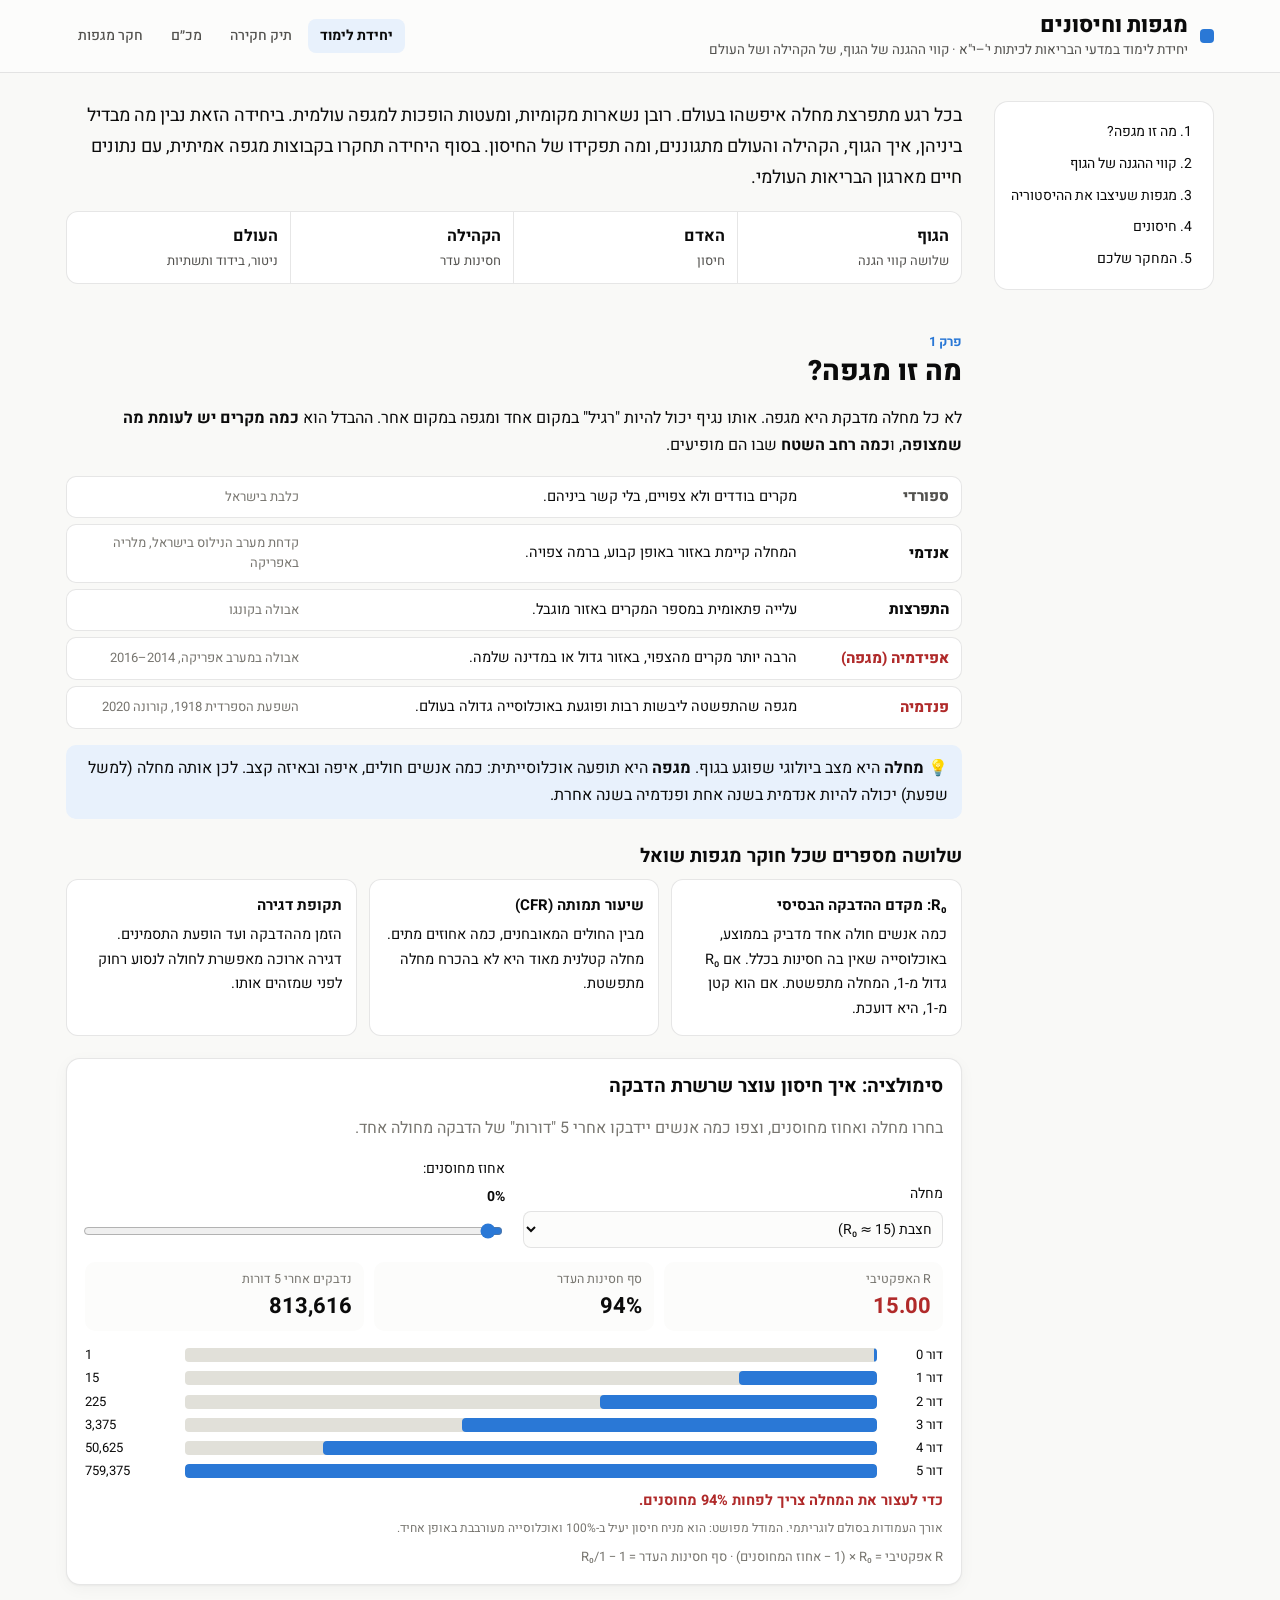
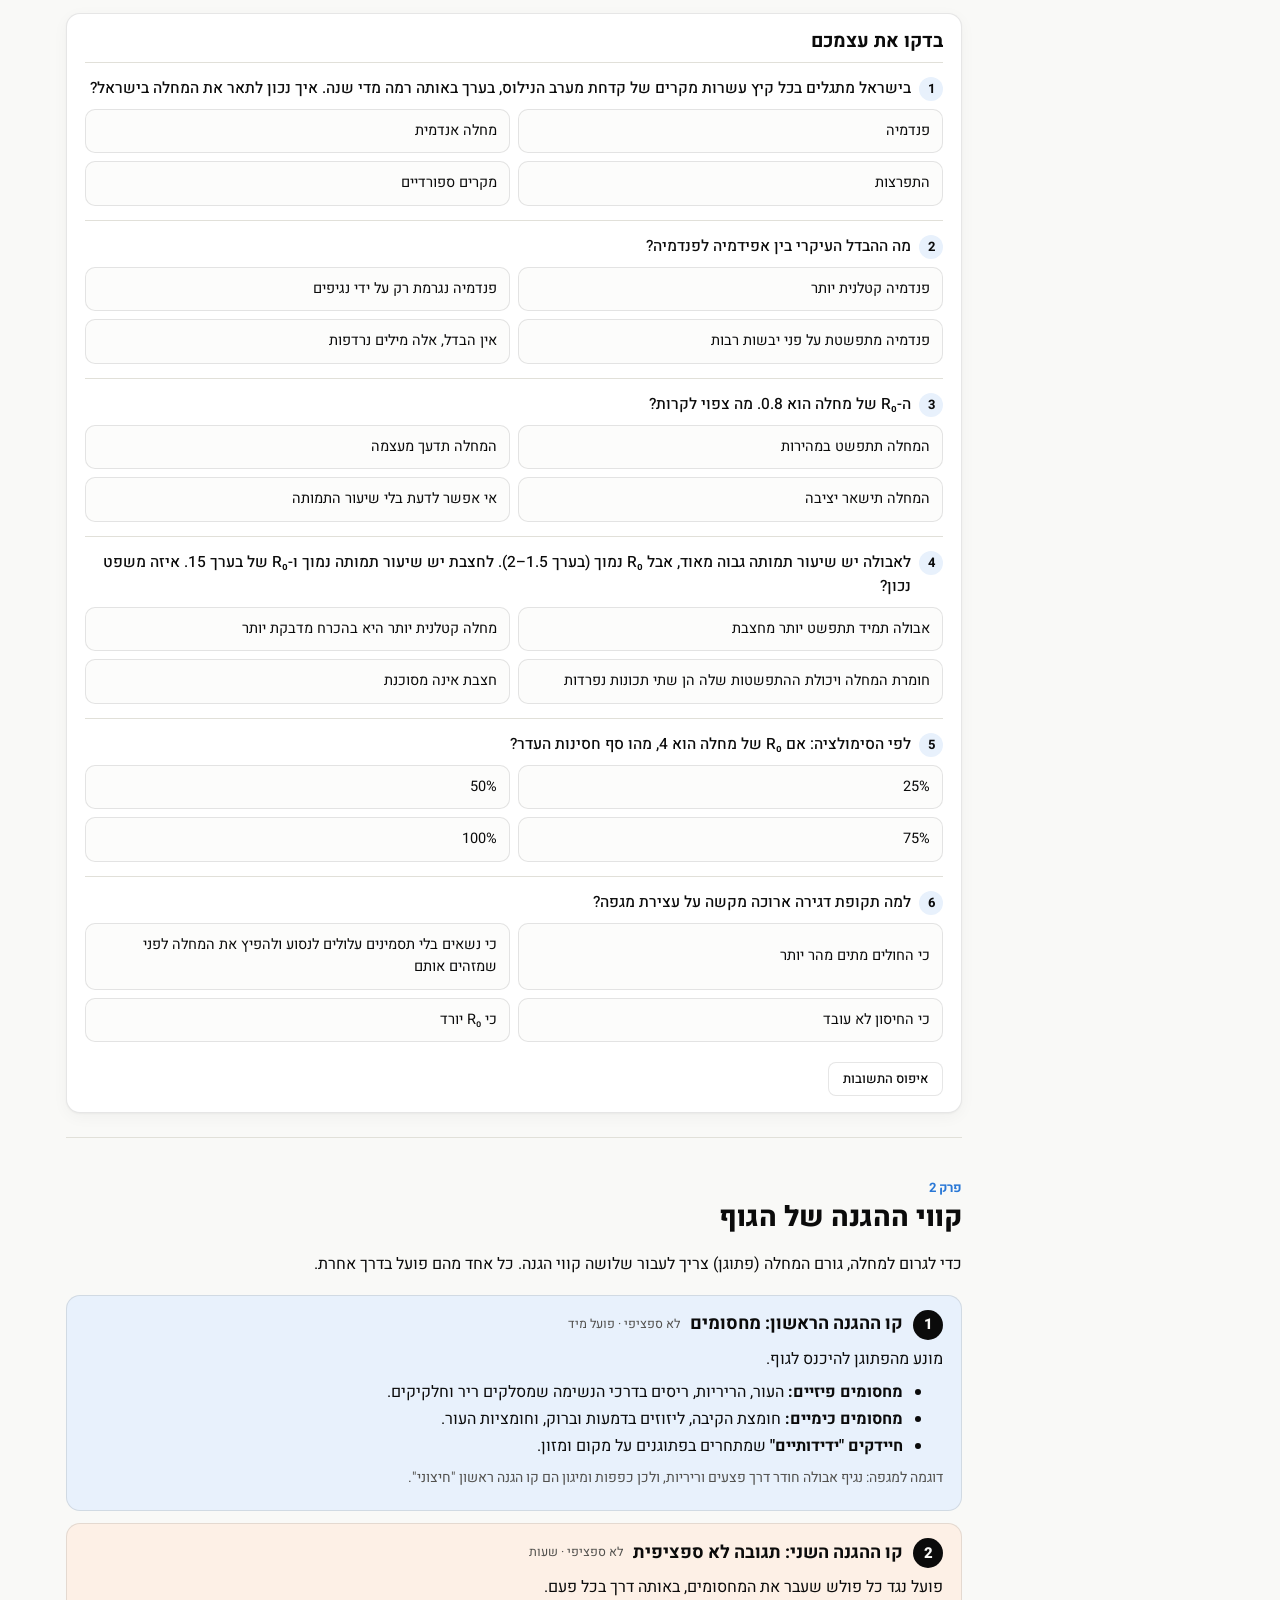
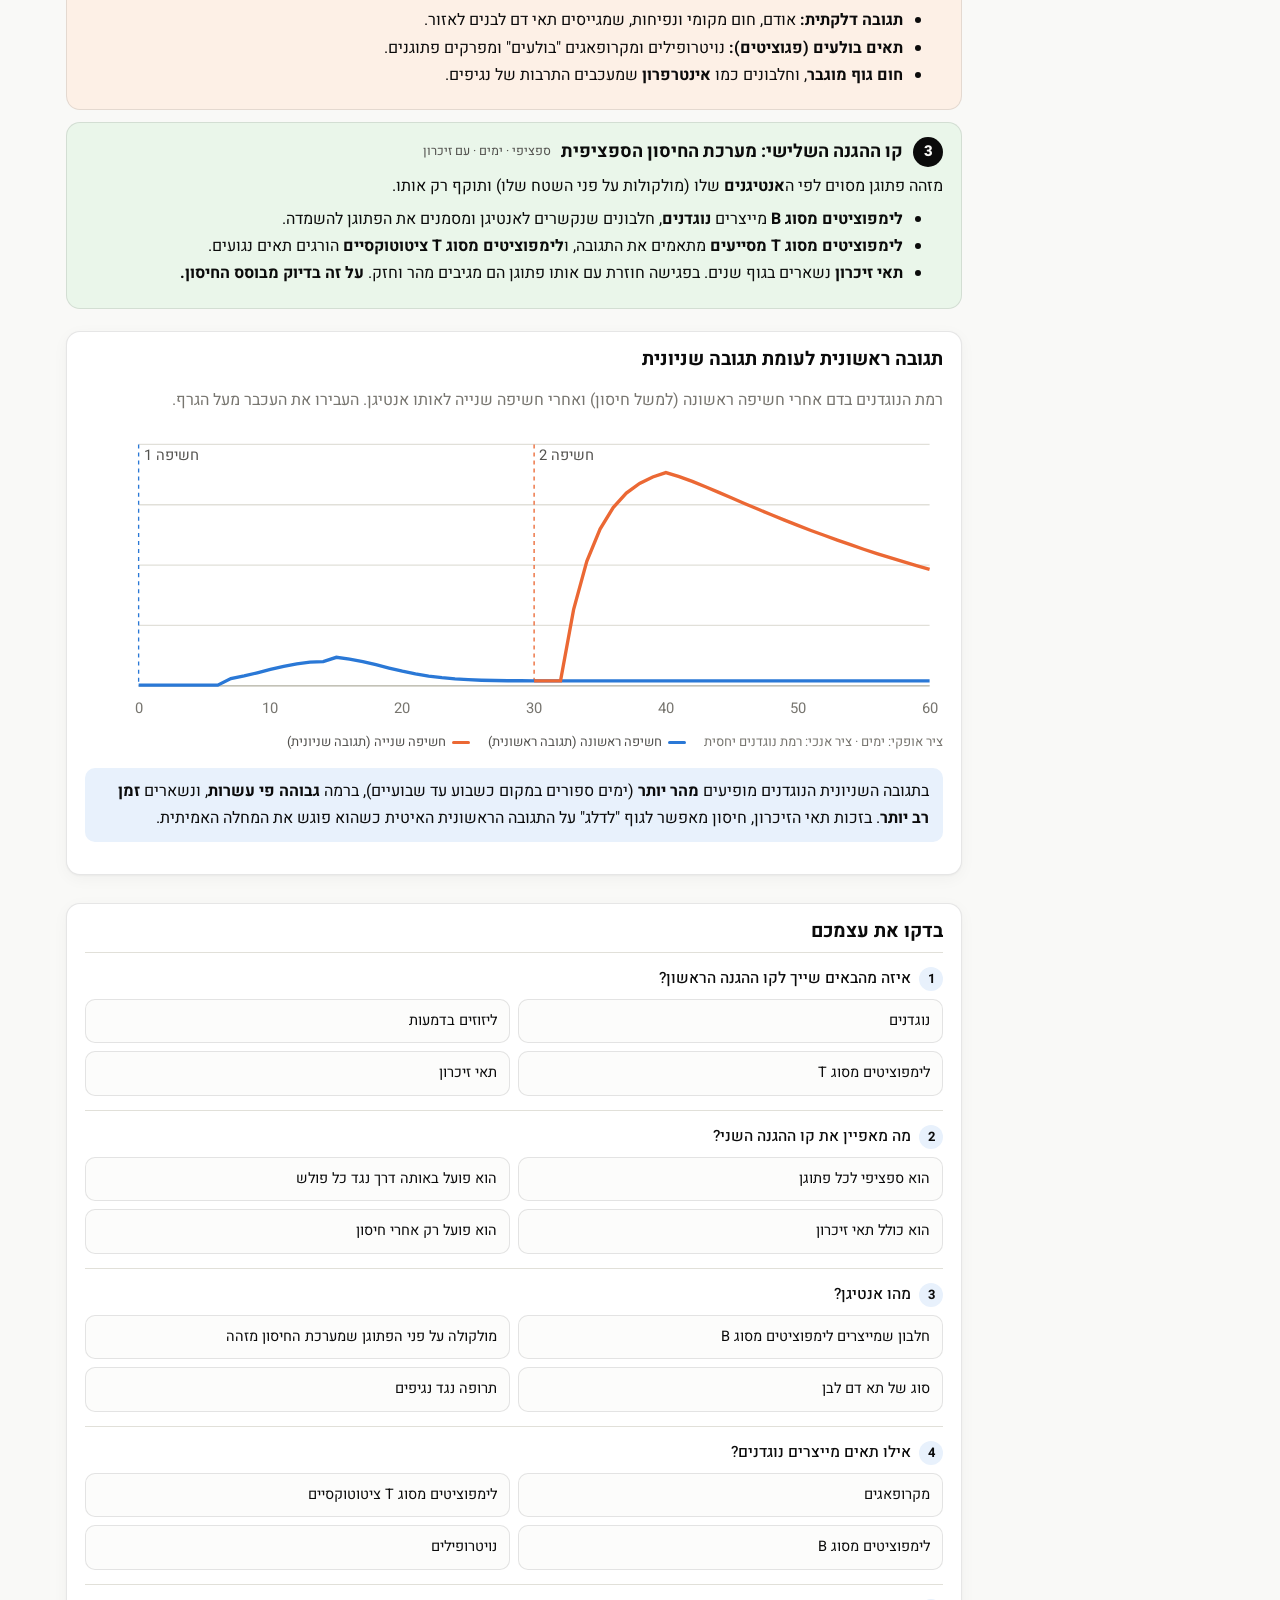
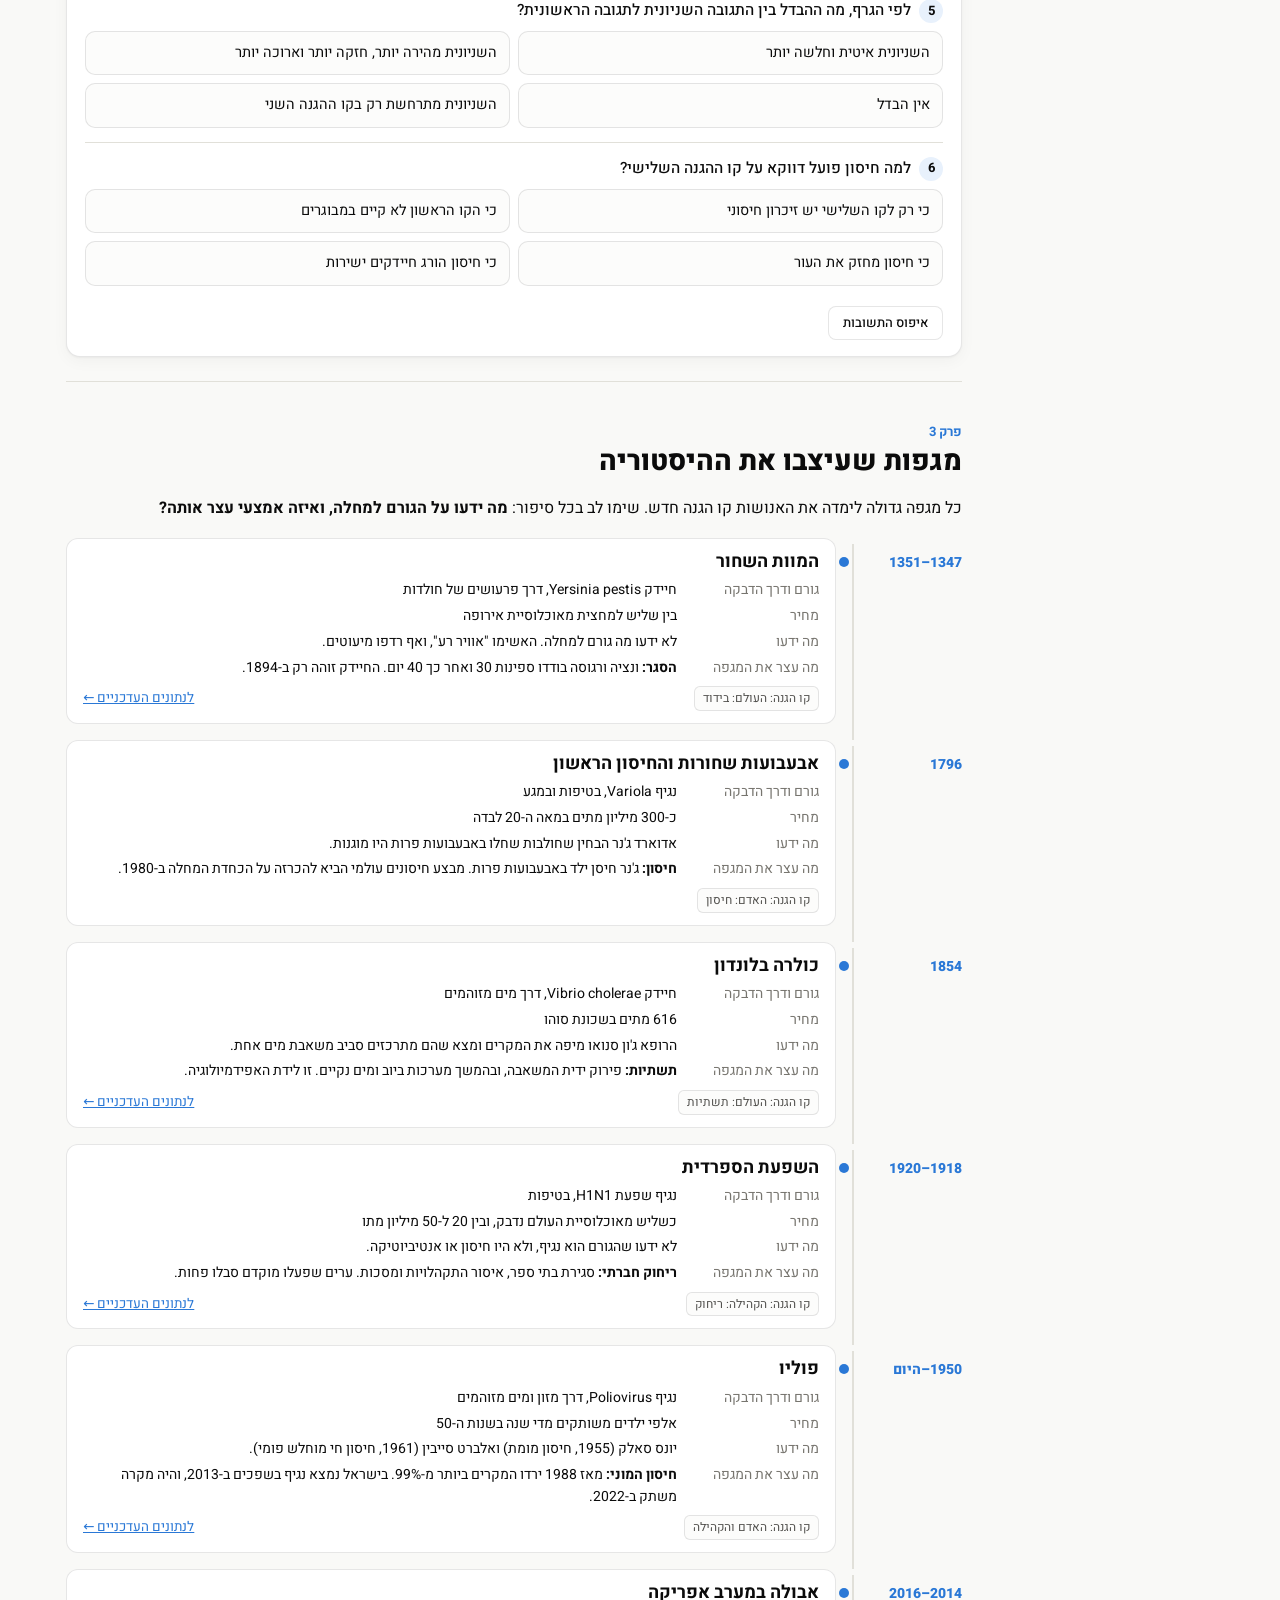
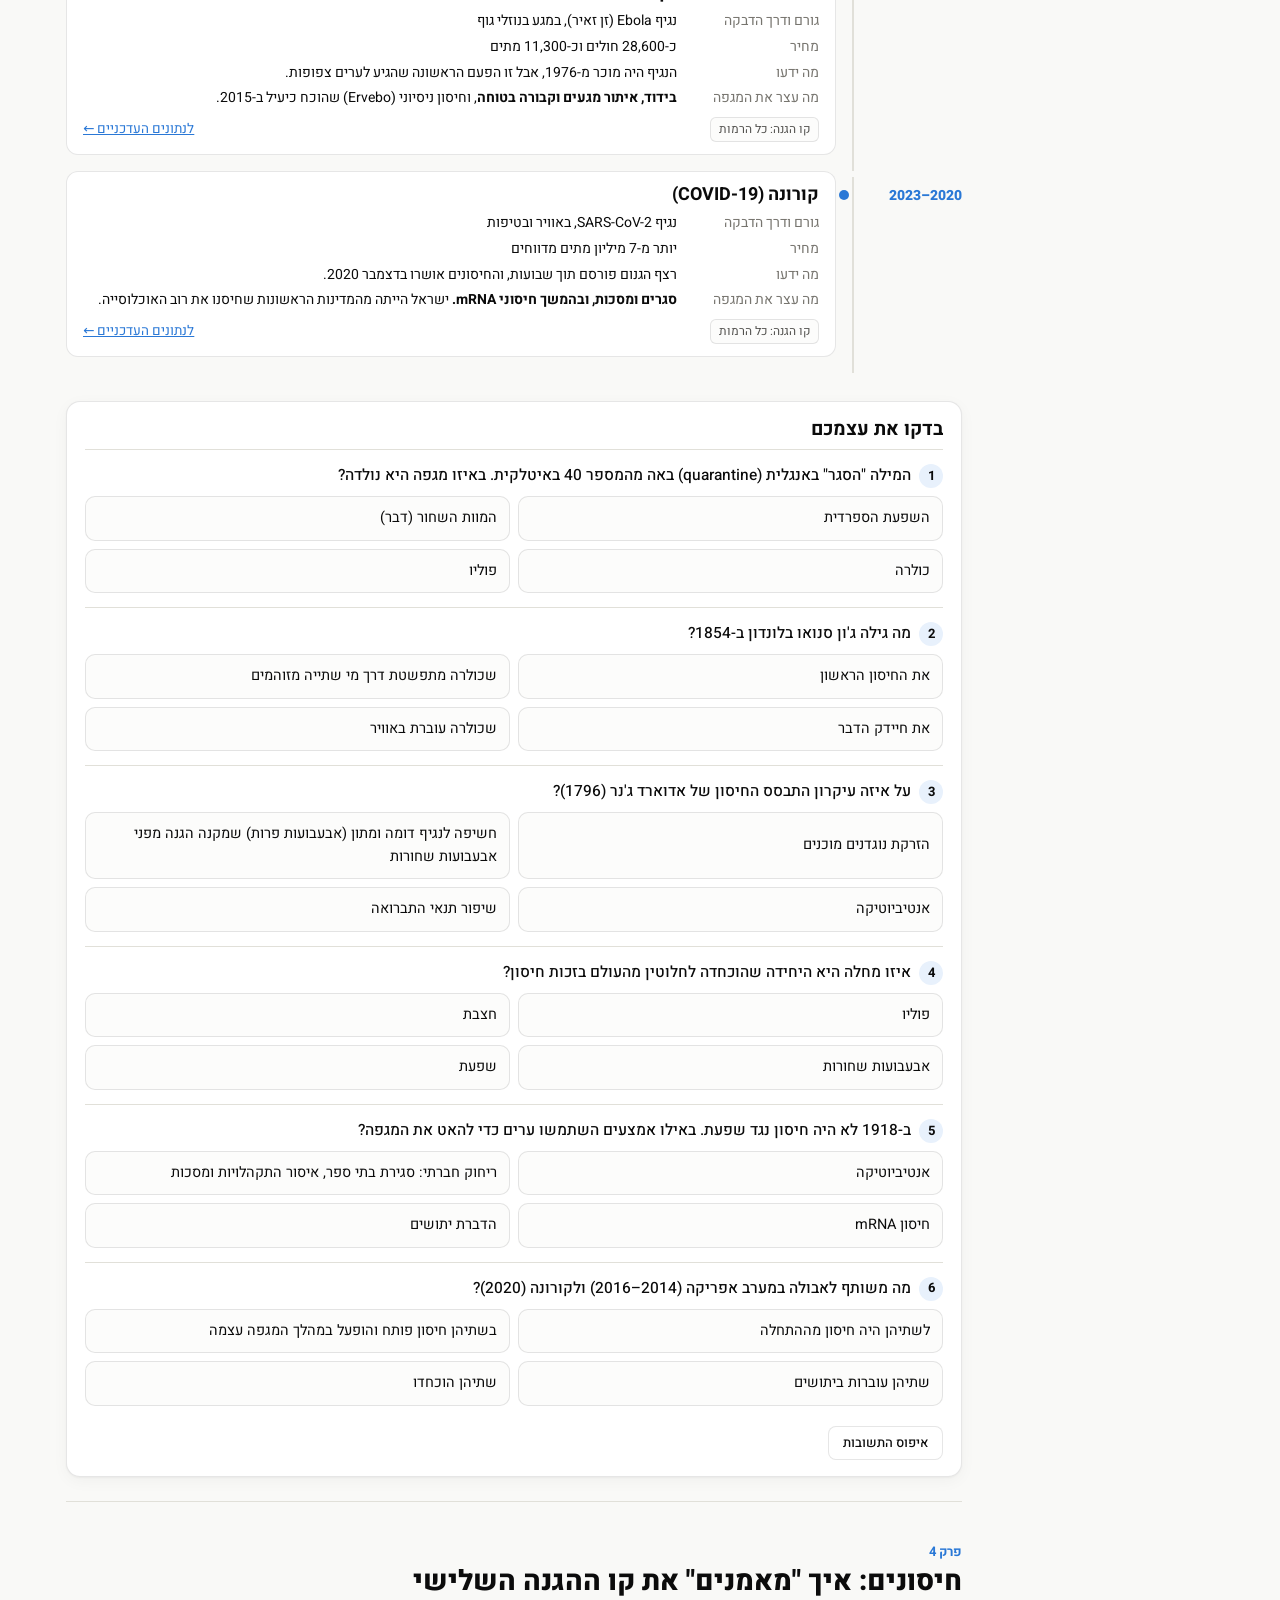
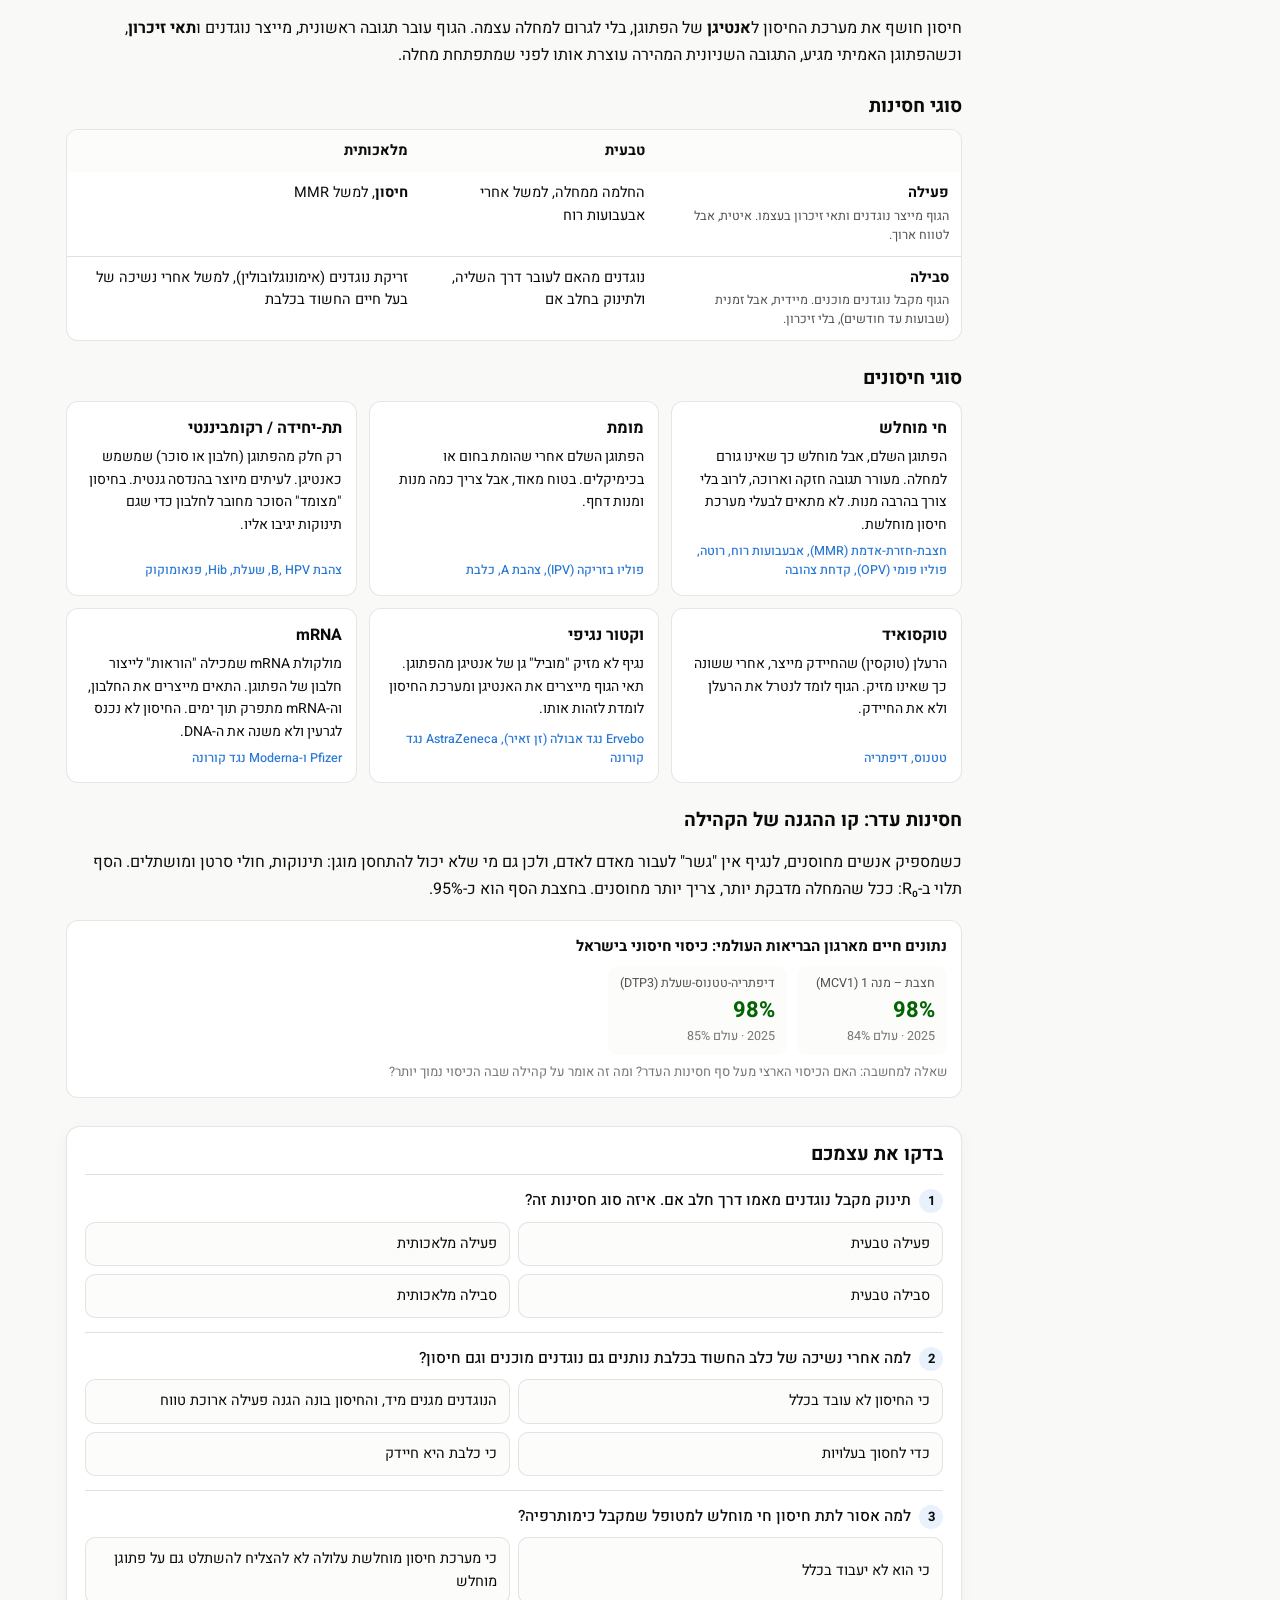
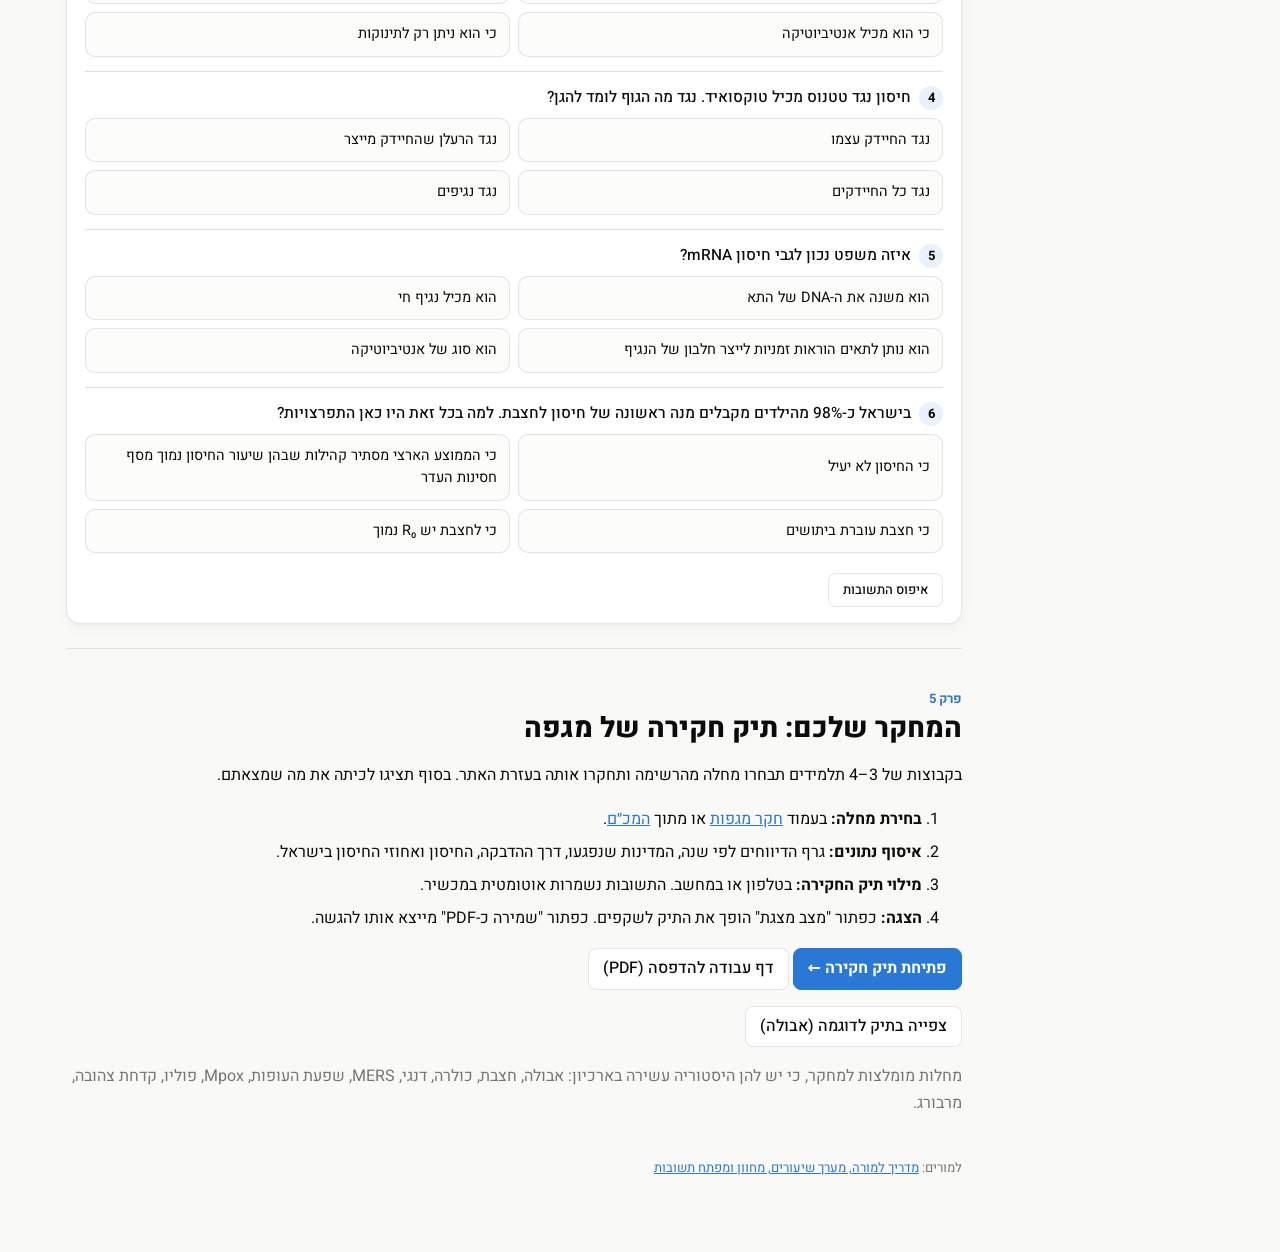
==== learn/index.html @ 5ce933da "Outbreak radar and learning unit on epidemics and vaccines Static site for GitHub Pages: live WHO ou" ====
<!doctype html>
<html lang="he" dir="rtl">
<head>
<meta charset="utf-8">
<meta name="viewport" content="width=device-width, initial-scale=1">
<title>מגפות וחיסונים · יחידת לימוד</title>
<link rel="preconnect" href="https://fonts.googleapis.com">
<link href="https://fonts.googleapis.com/css2?family=Heebo:wght@400;500;700;800&display=swap" rel="stylesheet">
<link rel="stylesheet" href="../assets/style.css">
<link rel="stylesheet" href="learn.css">
</head>
<body>
<header class="top">
  <div class="wrap top-in">
    <div class="brand">
      <span class="dot-learn" aria-hidden="true"></span>
      <div>
        <h1>מגפות וחיסונים</h1>
        <p class="sub">יחידת לימוד במדעי הבריאות לכיתות י'–י"א · קווי ההגנה של הגוף, של הקהילה ושל העולם</p>
      </div>
    </div>
    <nav class="nav" aria-label="ניווט">
      <a href="index.html" aria-current="page">יחידת לימוד</a>
      <a href="research.html">תיק חקירה</a>
      <a href="../index.html">מכ״ם</a>
      <a href="../disease.html">חקר מגפות</a>
    </nav>
  </div>
</header>

<div class="wrap learn-layout">
  <aside class="toc" aria-label="תוכן העניינים">
    <ol>
      <li><a href="#ch1">מה זו מגפה?</a><span class="prog" data-quiz="q1"></span></li>
      <li><a href="#ch2">קווי ההגנה של הגוף</a><span class="prog" data-quiz="q2"></span></li>
      <li><a href="#ch3">מגפות שעיצבו את ההיסטוריה</a><span class="prog" data-quiz="q3"></span></li>
      <li><a href="#ch4">חיסונים</a><span class="prog" data-quiz="q4"></span></li>
      <li><a href="#ch5">המחקר שלכם</a></li>
    </ol>
  </aside>

  <main class="lesson">
    <section class="intro">
      <p class="lead">בכל רגע מתפרצת מחלה איפשהו בעולם. רובן נשארות מקומיות, ומעטות הופכות למגפה עולמית. ביחידה הזאת נבין מה מבדיל ביניהן, איך הגוף, הקהילה והעולם מתגוננים, ומה תפקידו של החיסון. בסוף היחידה תחקרו בקבוצות מגפה אמיתית, עם נתונים חיים מארגון הבריאות העולמי.</p>
      <div class="defense-strip" aria-label="ארבע רמות של הגנה">
        <div><b>הגוף</b><span>שלושה קווי הגנה</span></div>
        <div><b>האדם</b><span>חיסון</span></div>
        <div><b>הקהילה</b><span>חסינות עדר</span></div>
        <div><b>העולם</b><span>ניטור, בידוד ותשתיות</span></div>
      </div>
    </section>

    <!-- ============================================================ 1 -->
    <section id="ch1" class="chapter">
      <div class="ch-num">פרק 1</div>
      <h2>מה זו מגפה?</h2>
      <p>לא כל מחלה מדבקת היא מגפה. אותו נגיף יכול להיות "רגיל" במקום אחד ומגפה במקום אחר. ההבדל הוא <b>כמה מקרים יש לעומת מה שמצופה</b>, ו<b>כמה רחב השטח</b> שבו הם מופיעים.</p>

      <div class="scale">
        <div class="scale-row"><span class="lv">ספורדי</span><p>מקרים בודדים ולא צפויים, בלי קשר ביניהם.</p><span class="ex">כלבת בישראל</span></div>
        <div class="scale-row"><span class="lv">אנדמי</span><p>המחלה קיימת באזור באופן קבוע, ברמה צפויה.</p><span class="ex">קדחת מערב הנילוס בישראל, מלריה באפריקה</span></div>
        <div class="scale-row"><span class="lv">התפרצות</span><p>עלייה פתאומית במספר המקרים באזור מוגבל.</p><span class="ex">אבולה בקונגו</span></div>
        <div class="scale-row"><span class="lv">אפידמיה (מגפה)</span><p>הרבה יותר מקרים מהצפוי, באזור גדול או במדינה שלמה.</p><span class="ex">אבולה במערב אפריקה, 2014–2016</span></div>
        <div class="scale-row"><span class="lv">פנדמיה</span><p>מגפה שהתפשטה ליבשות רבות ופוגעת באוכלוסייה גדולה בעולם.</p><span class="ex">השפעת הספרדית 1918, קורונה 2020</span></div>
      </div>
      <p class="note">💡 <b>מחלה</b> היא מצב ביולוגי שפוגע בגוף. <b>מגפה</b> היא תופעה אוכלוסייתית: כמה אנשים חולים, איפה ובאיזה קצב. לכן אותה מחלה (למשל שפעת) יכולה להיות אנדמית בשנה אחת ופנדמיה בשנה אחרת.</p>

      <h3>שלושה מספרים שכל חוקר מגפות שואל</h3>
      <div class="cards3">
        <div class="card-s"><b>R₀: מקדם ההדבקה הבסיסי</b><p>כמה אנשים חולה אחד מדביק בממוצע, באוכלוסייה שאין בה חסינות בכלל. אם R₀ גדול מ-1, המחלה מתפשטת. אם הוא קטן מ-1, היא דועכת.</p></div>
        <div class="card-s"><b>שיעור תמותה (CFR)</b><p>מבין החולים המאובחנים, כמה אחוזים מתים. מחלה קטלנית מאוד היא לא בהכרח מחלה מתפשטת.</p></div>
        <div class="card-s"><b>תקופת דגירה</b><p>הזמן מההדבקה ועד הופעת התסמינים. דגירה ארוכה מאפשרת לחולה לנסוע רחוק לפני שמזהים אותו.</p></div>
      </div>

      <div class="sim" id="r0sim">
        <h3>סימולציה: איך חיסון עוצר שרשרת הדבקה</h3>
        <p class="muted">בחרו מחלה ואחוז מחוסנים, וצפו כמה אנשים יידבקו אחרי 5 "דורות" של הדבקה מחולה אחד.</p>
        <div class="sim-ctrl">
          <label>מחלה
            <select id="simDisease">
              <option value="15">חצבת (R₀ ≈ 15)</option>
              <option value="6">פוליו (R₀ ≈ 6)</option>
              <option value="3">קורונה, הזן המקורי (R₀ ≈ 3)</option>
              <option value="1.8">אבולה (R₀ ≈ 1.8)</option>
              <option value="1.4">שפעת עונתית (R₀ ≈ 1.4)</option>
            </select>
          </label>
          <label>אחוז מחוסנים: <b id="simCovOut">0%</b>
            <input id="simCov" type="range" min="0" max="99" value="0">
          </label>
        </div>
        <div class="sim-out">
          <div><span class="muted">R האפקטיבי</span><b id="simRe">—</b></div>
          <div><span class="muted">סף חסינות העדר</span><b id="simHit">—</b></div>
          <div><span class="muted">נדבקים אחרי 5 דורות</span><b id="simTotal">—</b></div>
        </div>
        <div id="simBars" class="sim-bars" aria-live="polite"></div>
        <p class="formula">R אפקטיבי = R₀ × (1 − אחוז המחוסנים) · סף חסינות העדר = 1 − 1/R₀</p>
      </div>

      <div class="quiz" data-quiz="q1"></div>
    </section>

    <!-- ============================================================ 2 -->
    <section id="ch2" class="chapter">
      <div class="ch-num">פרק 2</div>
      <h2>קווי ההגנה של הגוף</h2>
      <p>כדי לגרום למחלה, גורם המחלה (פתוגן) צריך לעבור שלושה קווי הגנה. כל אחד מהם פועל בדרך אחרת.</p>

      <div class="lines">
        <article class="line l1">
          <div class="line-h"><span>1</span><h3>קו ההגנה הראשון: מחסומים</h3><em>לא ספציפי · פועל מיד</em></div>
          <p>מונע מהפתוגן להיכנס לגוף.</p>
          <ul>
            <li><b>מחסומים פיזיים:</b> העור, הריריות, ריסים בדרכי הנשימה שמסלקים ריר וחלקיקים.</li>
            <li><b>מחסומים כימיים:</b> חומצת הקיבה, ליזוזים בדמעות וברוק, וחומציות העור.</li>
            <li><b>חיידקים "ידידותיים"</b> שמתחרים בפתוגנים על מקום ומזון.</li>
          </ul>
          <p class="ex-line">דוגמה למגפה: נגיף אבולה חודר דרך פצעים וריריות, ולכן כפפות ומיגון הם קו הגנה ראשון "חיצוני".</p>
        </article>
        <article class="line l2">
          <div class="line-h"><span>2</span><h3>קו ההגנה השני: תגובה לא ספציפית</h3><em>לא ספציפי · שעות</em></div>
          <p>פועל נגד כל פולש שעבר את המחסומים, באותה דרך בכל פעם.</p>
          <ul>
            <li><b>תגובה דלקתית:</b> אודם, חום מקומי ונפיחות, שמגייסים תאי דם לבנים לאזור.</li>
            <li><b>תאים בולעים (פגוציטים):</b> נויטרופילים ומקרופאגים "בולעים" ומפרקים פתוגנים.</li>
            <li><b>חום גוף מוגבר</b>, וחלבונים כמו <b>אינטרפרון</b> שמעכבים התרבות של נגיפים.</li>
          </ul>
        </article>
        <article class="line l3">
          <div class="line-h"><span>3</span><h3>קו ההגנה השלישי: מערכת החיסון הספציפית</h3><em>ספציפי · ימים · עם זיכרון</em></div>
          <p>מזהה פתוגן מסוים לפי ה<b>אנטיגנים</b> שלו (מולקולות על פני השטח שלו) ותוקף רק אותו.</p>
          <ul>
            <li><b>לימפוציטים מסוג B</b> מייצרים <b>נוגדנים</b>, חלבונים שנקשרים לאנטיגן ומסמנים את הפתוגן להשמדה.</li>
            <li><b>לימפוציטים מסוג T מסייעים</b> מתאמים את התגובה, ו<b>לימפוציטים מסוג T ציטוטוקסיים</b> הורגים תאים נגועים.</li>
            <li><b>תאי זיכרון</b> נשארים בגוף שנים. בפגישה חוזרת עם אותו פתוגן הם מגיבים מהר וחזק. <b>על זה בדיוק מבוסס החיסון.</b></li>
          </ul>
        </article>
      </div>

      <div class="sim" id="respsim">
        <h3>תגובה ראשונית לעומת תגובה שניונית</h3>
        <p class="muted">רמת הנוגדנים בדם אחרי חשיפה ראשונה (למשל חיסון) ואחרי חשיפה שנייה לאותו אנטיגן. העבירו את העכבר מעל הגרף.</p>
        <div id="respChart"></div>
        <div class="legend"><span class="muted">ציר אופקי: ימים · ציר אנכי: רמת נוגדנים יחסית</span><span><i class="sw a"></i>חשיפה ראשונה (תגובה ראשונית)</span><span><i class="sw b"></i>חשיפה שנייה (תגובה שניונית)</span></div>
        <p class="note">בתגובה השניונית הנוגדנים מופיעים <b>מהר יותר</b> (ימים ספורים במקום כשבוע עד שבועיים), ברמה <b>גבוהה פי עשרות</b>, ונשארים <b>זמן רב יותר</b>. בזכות תאי הזיכרון, חיסון מאפשר לגוף "לדלג" על התגובה הראשונית האיטית כשהוא פוגש את המחלה האמיתית.</p>
      </div>

      <div class="quiz" data-quiz="q2"></div>
    </section>

    <!-- ============================================================ 3 -->
    <section id="ch3" class="chapter">
      <div class="ch-num">פרק 3</div>
      <h2>מגפות שעיצבו את ההיסטוריה</h2>
      <p>כל מגפה גדולה לימדה את האנושות קו הגנה חדש. שימו לב בכל סיפור: <b>מה ידעו על הגורם למחלה, ואיזה אמצעי עצר אותה?</b></p>
      <div class="timeline" id="timeline"></div>
      <div class="quiz" data-quiz="q3"></div>
    </section>

    <!-- ============================================================ 4 -->
    <section id="ch4" class="chapter">
      <div class="ch-num">פרק 4</div>
      <h2>חיסונים: איך "מאמנים" את קו ההגנה השלישי</h2>
      <p>חיסון חושף את מערכת החיסון ל<b>אנטיגן</b> של הפתוגן, בלי לגרום למחלה עצמה. הגוף עובר תגובה ראשונית, מייצר נוגדנים ו<b>תאי זיכרון</b>, וכשהפתוגן האמיתי מגיע, התגובה השניונית המהירה עוצרת אותו לפני שמתפתחת מחלה.</p>

      <h3>סוגי חסינות</h3>
      <table class="matrix">
        <thead><tr><th></th><th>טבעית</th><th>מלאכותית</th></tr></thead>
        <tbody>
          <tr><th>פעילה<small>הגוף מייצר נוגדנים ותאי זיכרון בעצמו. איטית, אבל לטווח ארוך.</small></th>
            <td>החלמה ממחלה, למשל אחרי אבעבועות רוח</td><td><b>חיסון</b>, למשל MMR</td></tr>
          <tr><th>סבילה<small>הגוף מקבל נוגדנים מוכנים. מיידית, אבל זמנית (שבועות עד חודשים), בלי זיכרון.</small></th>
            <td>נוגדנים מהאם לעובר דרך השליה, ולתינוק בחלב אם</td><td>זריקת נוגדנים (אימונוגלובולין), למשל אחרי נשיכה של בעל חיים החשוד בכלבת</td></tr>
        </tbody>
      </table>

      <h3>סוגי חיסונים</h3>
      <div class="vtypes">
        <div class="vt"><b>חי מוחלש</b><p>הפתוגן השלם, אבל מוחלש כך שאינו גורם למחלה. מעורר תגובה חזקה וארוכה, לרוב בלי צורך בהרבה מנות. לא מתאים לבעלי מערכת חיסון מוחלשת.</p><span>חצבת-חזרת-אדמת (MMR), אבעבועות רוח, רוטה, פוליו פומי (OPV), קדחת צהובה</span></div>
        <div class="vt"><b>מומת</b><p>הפתוגן השלם אחרי שהומת בחום או בכימיקלים. בטוח מאוד, אבל צריך כמה מנות ומנות דחף.</p><span>פוליו בזריקה (IPV), צהבת A, כלבת</span></div>
        <div class="vt"><b>תת-יחידה / רקומביננטי</b><p>רק חלק מהפתוגן (חלבון או סוכר) שמשמש כאנטיגן. לעיתים מיוצר בהנדסה גנטית. בחיסון "מצומד" הסוכר מחובר לחלבון כדי שגם תינוקות יגיבו אליו.</p><span>צהבת B, HPV, שעלת, Hib, פנאומוקוק</span></div>
        <div class="vt"><b>טוקסואיד</b><p>הרעלן (טוקסין) שהחיידק מייצר, אחרי ששונה כך שאינו מזיק. הגוף לומד לנטרל את הרעלן ולא את החיידק.</p><span>טטנוס, דיפתריה</span></div>
        <div class="vt"><b>וקטור נגיפי</b><p>נגיף לא מזיק "מוביל" גן של אנטיגן מהפתוגן. תאי הגוף מייצרים את האנטיגן ומערכת החיסון לומדת לזהות אותו.</p><span>Ervebo נגד אבולה (זן זאיר), AstraZeneca נגד קורונה</span></div>
        <div class="vt"><b>mRNA</b><p>מולקולת mRNA שמכילה "הוראות" לייצור חלבון של הפתוגן. התאים מייצרים את החלבון, וה-mRNA מתפרק תוך ימים. החיסון לא נכנס לגרעין ולא משנה את ה-DNA.</p><span>Pfizer ו-Moderna נגד קורונה</span></div>
      </div>

      <h3>חסינות עדר: קו ההגנה של הקהילה</h3>
      <p>כשמספיק אנשים מחוסנים, לנגיף אין "גשר" לעבור מאדם לאדם, ולכן גם מי שלא יכול להתחסן מוגן: תינוקות, חולי סרטן ומושתלים. הסף תלוי ב-R₀: ככל שהמחלה מדבקת יותר, צריך יותר מחוסנים. בחצבת הסף הוא כ-95%.</p>
      <div class="live-box" id="liveImm"><span class="muted">טוען נתוני חיסון של ישראל…</span></div>

      <div class="quiz" data-quiz="q4"></div>
    </section>

    <!-- ============================================================ 5 -->
    <section id="ch5" class="chapter">
      <div class="ch-num">פרק 5</div>
      <h2>המחקר שלכם: תיק חקירה של מגפה</h2>
      <p>בקבוצות של 3–4 תלמידים תבחרו מחלה מהרשימה ותחקרו אותה בעזרת האתר. בסוף תציגו לכיתה את מה שמצאתם.</p>
      <ol class="steps">
        <li><b>בחירת מחלה:</b> בעמוד <a href="../disease.html">חקר מגפות</a> או מתוך <a href="../index.html">המכ״ם</a>.</li>
        <li><b>איסוף נתונים:</b> גרף הדיווחים לפי שנה, המדינות שנפגעו, דרך ההדבקה, החיסון ואחוזי החיסון בישראל.</li>
        <li><b>מילוי תיק החקירה:</b> בטלפון או במחשב. התשובות נשמרות אוטומטית במכשיר.</li>
        <li><b>הצגה:</b> כפתור "מצב מצגת" הופך את התיק לשקפים. כפתור "שמירה כ-PDF" מייצא אותו להגשה.</li>
      </ol>
      <p><a class="btn btn-primary" href="research.html">פתיחת תיק חקירה ←</a>
         <a class="btn" href="../pdf/research-worksheet.pdf" target="_blank">דף עבודה להדפסה (PDF)</a></p>
      <p><a class="btn" href="research.html?example=1">צפייה בתיק לדוגמה (אבולה)</a></p>
      <p class="muted">מחלות מומלצות למחקר, כי יש להן היסטוריה עשירה בארכיון: אבולה, חצבת, כולרה, דנגי, MERS, שפעת העופות, Mpox, פוליו, קדחת צהובה, מרבורג.</p>
    </section>
    <p class="muted teacher-link" style="margin-top:40px;font-size:13px">למורים: <a href="teacher.html">מדריך למורה, מערך שיעורים, מחוון ומפתח תשובות</a></p>
  </main>
</div>
<div id="tip" class="tip" role="tooltip" hidden></div>
<script src="../assets/core.js"></script>
<script src="quiz-data.js"></script>
<script src="learn.js"></script>
</body>
</html>
---- assets/style.css ----
:root {
  --page: #f9f9f7; --surface: #fcfcfb; --card: #ffffff;
  --ink: #0b0b0b; --ink-2: #52514e; --muted: #77756f;
  --grid: #e1e0d9; --axis: #c3c2b7; --border: rgba(11,11,11,.10);
  --accent: #2a78d6; --accent-soft: #e8f1fc;
  --good: #0ca30c; --warning: #fab219; --serious: #ec835a; --critical: #d03b3b;
  --good-ink: #006300; --warning-ink: #8a5a00; --serious-ink: #a8431c; --critical-ink: #b02a2a;
  --shadow: 0 1px 2px rgba(0,0,0,.04), 0 4px 16px rgba(0,0,0,.04);
  color-scheme: light;
}
@media (prefers-color-scheme: dark) {
  :root:not([data-theme="light"]) {
    --page: #0d0d0d; --surface: #1a1a19; --card: #161615;
    --ink: #f0efec; --ink-2: #c3c2b7; --muted: #9a988f;
    --grid: #2c2c2a; --axis: #383835; --border: rgba(255,255,255,.10);
    --accent: #3987e5; --accent-soft: #15253a;
    --good-ink: #3fc23f; --warning-ink: #fab219; --serious-ink: #ec835a; --critical-ink: #f06a6a;
    --shadow: none; color-scheme: dark;
  }
}
:root[data-theme="dark"] {
  --page: #0d0d0d; --surface: #1a1a19; --card: #161615;
  --ink: #f0efec; --ink-2: #c3c2b7; --muted: #9a988f;
  --grid: #2c2c2a; --axis: #383835; --border: rgba(255,255,255,.10);
  --accent: #3987e5; --accent-soft: #15253a;
  --good-ink: #3fc23f; --warning-ink: #fab219; --serious-ink: #ec835a; --critical-ink: #f06a6a;
  --shadow: none; color-scheme: dark;
}

* { box-sizing: border-box; }
html { -webkit-text-size-adjust: 100%; }
body { margin: 0; background: var(--page); color: var(--ink); font: 15px/1.55 Heebo, system-ui, sans-serif; }
a { color: var(--accent); }
.wrap { max-width: 1180px; margin: 0 auto; padding: 0 16px; }
.muted { color: var(--muted); }
.ltr { direction: ltr; text-align: left; unicode-bidi: isolate; }
h1, h2, h3 { margin: 0; line-height: 1.25; }
h2 { font-size: 20px; font-weight: 800; }

/* header */
.top { background: var(--surface); border-bottom: 1px solid var(--border); position: sticky; top: 0; z-index: 5; }
.top-in { display: flex; align-items: center; justify-content: space-between; gap: 12px; padding-block: 12px; flex-wrap: wrap; }
.brand { display: flex; gap: 12px; align-items: center; }
.brand h1 { font-size: 22px; font-weight: 800; }
.sub { margin: 0; color: var(--ink-2); font-size: 13.5px; }
.pulse { width: 12px; height: 12px; border-radius: 50%; background: var(--critical); flex: none; box-shadow: 0 0 0 0 rgba(208,59,59,.5); animation: pulse 2s infinite; }
@keyframes pulse { 70% { box-shadow: 0 0 0 10px rgba(208,59,59,0); } 100% { box-shadow: 0 0 0 0 rgba(208,59,59,0); } }
@media (prefers-reduced-motion: reduce) { .pulse { animation: none; } }
.top-actions { display: flex; align-items: center; gap: 10px; font-size: 13px; }
.btn { font: inherit; font-weight: 500; border: 1px solid var(--border); background: var(--card); color: var(--ink); padding: 6px 14px; border-radius: 8px; cursor: pointer; }
.btn:hover { background: var(--accent-soft); }

/* blocks */
.block { margin: 32px 0; }
.block-head { display: flex; flex-direction: column; gap: 8px; margin-bottom: 14px; }
.block-head p { margin: 0; font-size: 13.5px; }
.filters { display: flex; flex-wrap: wrap; gap: 8px; align-items: center; }
.seg { display: inline-flex; border: 1px solid var(--border); border-radius: 8px; overflow: hidden; background: var(--card); }
.seg button { font: inherit; font-size: 13px; border: 0; background: none; color: var(--ink-2); padding: 6px 12px; cursor: pointer; }
.seg button + button { border-inline-start: 1px solid var(--border); }
.seg button.on { background: var(--accent-soft); color: var(--ink); font-weight: 700; }
#q { font: inherit; font-size: 13px; padding: 6px 10px; border-radius: 8px; border: 1px solid var(--border); background: var(--card); color: var(--ink); min-width: 0; flex: 1 1 180px; max-width: 280px; }

/* hero */
.hero { margin-top: 24px; background: var(--card); border: 1px solid var(--border); border-radius: 16px; box-shadow: var(--shadow); padding: 22px; }
.hero-tag { font-size: 12.5px; font-weight: 700; color: var(--critical-ink); letter-spacing: .02em; }
.hero h2 { font-size: 28px; margin: 4px 0 2px; }
.hero .where { color: var(--ink-2); font-size: 15px; }
.qa { display: grid; grid-template-columns: repeat(3, 1fr); gap: 14px; margin-top: 18px; }
.qa > div { background: var(--surface); border: 1px solid var(--border); border-radius: 12px; padding: 14px; }
.qa h3 { font-size: 13px; color: var(--muted); font-weight: 500; margin-bottom: 6px; }
.qa .big { font-size: 18px; font-weight: 700; margin-bottom: 4px; }
.qa p { margin: 0; font-size: 14px; color: var(--ink-2); }
.hero-foot { margin-top: 14px; display: flex; gap: 14px; flex-wrap: wrap; font-size: 13.5px; }
@media (max-width: 760px) { .qa { grid-template-columns: 1fr; } .hero h2 { font-size: 23px; } }

/* risk badge (status color always paired with icon + label) */
.risk { display: inline-flex; align-items: center; gap: 6px; font-weight: 700; font-size: 13px; padding: 2px 10px 2px 8px; border-radius: 999px; border: 1px solid var(--border); background: var(--surface); white-space: nowrap; }
.risk i { width: 10px; height: 10px; border-radius: 50%; display: inline-block; font-style: normal; }
.r0 i { background: var(--good); } .r0 { color: var(--good-ink); }
.r1 i { background: var(--warning); } .r1 { color: var(--warning-ink); }
.r2 i { background: var(--serious); } .r2 { color: var(--serious-ink); }
.r3 i { background: var(--critical); } .r3 { color: var(--critical-ink); }
.risk.lg { font-size: 15px; padding: 4px 14px 4px 10px; }
.risk.lg i { width: 12px; height: 12px; }

/* cards */
.grid { display: grid; grid-template-columns: repeat(auto-fill, minmax(300px, 1fr)); gap: 14px; }
.card { background: var(--card); border: 1px solid var(--border); border-radius: 14px; padding: 16px; box-shadow: var(--shadow); cursor: pointer; text-align: start; font: inherit; color: inherit; display: flex; flex-direction: column; gap: 10px; transition: border-color .15s; }
.card:hover, .card:focus-visible { border-color: var(--accent); outline: none; }
.card-top { display: flex; justify-content: space-between; align-items: flex-start; gap: 8px; }
.card h3 { font-size: 17px; font-weight: 700; }
.card .loc { font-size: 13.5px; color: var(--ink-2); }
.meters { display: grid; grid-template-columns: auto 1fr; gap: 4px 10px; align-items: center; font-size: 12.5px; color: var(--ink-2); }
.meter { display: flex; gap: 2px; }
.meter span { flex: 1; height: 6px; border-radius: 3px; background: var(--grid); }
.meter span.f { background: var(--ink-2); }
.tags { display: flex; flex-wrap: wrap; gap: 6px; }
.tag { font-size: 12px; padding: 2px 8px; border-radius: 6px; background: var(--surface); border: 1px solid var(--border); color: var(--ink-2); }
.tag.vac-none { color: var(--critical-ink); }
.tag.vac-yes { color: var(--good-ink); }
.card-foot { display: flex; justify-content: space-between; font-size: 12.5px; color: var(--muted); margin-top: auto; }
.empty { padding: 30px; text-align: center; color: var(--muted); grid-column: 1 / -1; }

/* immunity */
.imm-grid { display: grid; grid-template-columns: repeat(auto-fill, minmax(260px, 1fr)); gap: 14px; }
.imm { background: var(--card); border: 1px solid var(--border); border-radius: 14px; padding: 14px 16px; box-shadow: var(--shadow); }
.imm h3 { font-size: 14px; font-weight: 500; color: var(--ink-2); }
.imm .val { font-size: 30px; font-weight: 800; line-height: 1.1; margin: 6px 0 0; }
.imm .val small { font-size: 13px; font-weight: 400; color: var(--muted); }
.imm .cmp { font-size: 12.5px; color: var(--muted); }
.imm svg { width: 100%; height: 56px; display: block; margin-top: 8px; overflow: visible; }
.imm .na { color: var(--muted); font-size: 13px; margin-top: 10px; }

/* covid */
.covid { display: grid; grid-template-columns: repeat(4, 1fr) ; gap: 14px; }
.stat { background: var(--card); border: 1px solid var(--border); border-radius: 14px; padding: 14px 16px; box-shadow: var(--shadow); }
.stat h3 { font-size: 13px; color: var(--muted); font-weight: 500; }
.stat .val { font-size: 24px; font-weight: 800; margin-top: 4px; }
.stat .cmp { font-size: 12.5px; color: var(--muted); }
.covid .chart { grid-column: 1 / -1; background: var(--card); border: 1px solid var(--border); border-radius: 14px; padding: 14px 16px; box-shadow: var(--shadow); }
.covid .chart svg { width: 100%; height: 160px; display: block; overflow: visible; }
@media (max-width: 760px) { .covid { grid-template-columns: 1fr 1fr; } }

/* method */
.method { background: var(--card); border: 1px solid var(--border); border-radius: 14px; padding: 18px 20px; }
.method ol { padding-inline-start: 20px; }
.method li { margin-bottom: 6px; }

/* dialog */
dialog { border: 0; padding: 0; border-radius: 16px; background: var(--card); color: var(--ink); width: min(820px, calc(100vw - 24px)); max-height: calc(100vh - 40px); box-shadow: 0 20px 60px rgba(0,0,0,.3); }
dialog::backdrop { background: rgba(0,0,0,.45); }
.dlg { padding: 22px; position: relative; }
.close { position: absolute; top: 10px; left: 12px; font-size: 26px; background: none; border: 0; color: var(--muted); cursor: pointer; line-height: 1; }
.dlg h2 { font-size: 24px; padding-left: 30px; }
.dlg h4 { margin: 18px 0 6px; font-size: 15px; }
.facts { display: grid; grid-template-columns: repeat(auto-fit, minmax(170px, 1fr)); gap: 10px; margin-top: 14px; }
.facts > div { background: var(--surface); border: 1px solid var(--border); border-radius: 10px; padding: 10px 12px; font-size: 13.5px; }
.facts b { display: block; font-size: 12px; color: var(--muted); font-weight: 500; }
.factor-row { display: grid; grid-template-columns: 140px 1fr 44px; gap: 10px; align-items: center; font-size: 13px; margin: 6px 0; }
.bar { height: 8px; background: var(--grid); border-radius: 4px; overflow: hidden; }
.bar > span { display: block; height: 100%; background: var(--accent); border-radius: 4px; }
.en-box { background: var(--surface); border: 1px solid var(--border); border-radius: 10px; padding: 12px 14px; font-size: 14px; }
.en-box h3 { font-size: 15px; margin: 12px 0 4px; }
.en-box p, .en-box ul { margin: 6px 0; }

.tip { position: fixed; pointer-events: none; z-index: 50; background: var(--ink); color: var(--page); font-size: 12.5px; padding: 6px 9px; border-radius: 6px; white-space: nowrap; }
.skeleton { height: 140px; border-radius: 14px; background: linear-gradient(90deg, var(--grid) 0%, var(--surface) 50%, var(--grid) 100%); background-size: 200% 100%; animation: sk 1.4s infinite; opacity: .6; }
.skeleton.tall { height: 220px; }
@keyframes sk { to { background-position: -200% 0; } }
.warn-line { font-size: 12.5px; color: var(--warning-ink); margin-top: 6px; }

/* nav */
.nav { display: flex; gap: 4px; flex-wrap: wrap; }
.nav a { text-decoration: none; color: var(--ink-2); font-weight: 500; font-size: 14px; padding: 6px 12px; border-radius: 8px; }
.nav a:hover { background: var(--accent-soft); color: var(--ink); }
.nav a[aria-current="page"] { background: var(--accent-soft); color: var(--ink); font-weight: 700; }
a.btn { display: inline-block; text-decoration: none; }
@media (max-width: 760px) { .top { position: static; } }

/* epidemic explorer */
.chips { display: flex; flex-direction: column; gap: 10px; }
.chip-group { display: flex; flex-wrap: wrap; gap: 6px; align-items: center; }
.chip-group > .muted { font-size: 13px; min-width: 130px; }
.chip { text-decoration: none; font-size: 13.5px; padding: 5px 12px; border-radius: 999px; border: 1px solid var(--border); background: var(--card); color: var(--ink); }
.chip:hover { border-color: var(--accent); }
.chip.on { background: var(--accent); border-color: var(--accent); color: #fff; font-weight: 700; }
.panel { background: var(--card); border: 1px solid var(--border); border-radius: 14px; padding: 14px 16px; box-shadow: var(--shadow); }
.panel-h { font-size: 15px; margin-bottom: 8px; }
.years { width: 100%; height: 170px; display: block; overflow: visible; }
.two-col { display: grid; grid-template-columns: 1fr 2fr; gap: 14px; margin: 14px 0 32px; }
@media (max-width: 760px) { .two-col { grid-template-columns: 1fr; } .chip-group > .muted { min-width: 100%; } }
.rank { margin: 0; padding-inline-start: 22px; }
.rank li { padding: 3px 0; }
.rank li { display: list-item; }
.rank li span { display: inline-block; width: calc(100% - 40px); }
.reports { list-style: none; margin: 0; padding: 0; max-height: 360px; overflow: auto; }
.reports li { display: flex; justify-content: space-between; gap: 10px; padding: 6px 0; border-bottom: 1px solid var(--grid); font-size: 13.5px; }
.reports li .muted { white-space: nowrap; }
---- learn/learn.css ----
:root { --s1: #2a78d6; --s2: #eb6834; --good-t: #006300; --bad-t: #b02a2a; --l1: #e8f1fc; --l2: #fdf0e6; --l3: #eaf6ea; }
@media (prefers-color-scheme: dark) { :root:not([data-theme="light"]) { --s1: #3987e5; --s2: #f07a45; --good-t: #3fc23f; --bad-t: #f06a6a; --l1: #15253a; --l2: #33200f; --l3: #142a14; } }
:root[data-theme="dark"] { --s1: #3987e5; --s2: #f07a45; --good-t: #3fc23f; --bad-t: #f06a6a; --l1: #15253a; --l2: #33200f; --l3: #142a14; }

.dot-learn { width: 14px; height: 14px; border-radius: 4px; background: var(--accent); flex: none; }
.btn-primary { background: var(--accent); color: #fff; border-color: var(--accent); font-weight: 700; }
.btn-primary:hover { background: var(--accent); filter: brightness(1.08); }
.good { color: var(--good-t); } .bad { color: var(--bad-t); }

.learn-layout { display: grid; grid-template-columns: 220px 1fr; gap: 32px; align-items: start; }
.toc { position: sticky; top: 90px; margin-top: 28px; background: var(--card); border: 1px solid var(--border); border-radius: 14px; padding: 14px 16px; }
.toc ol { margin: 0; padding-inline-start: 20px; }
.toc li { padding: 5px 0; font-size: 14px; }
.toc a { color: var(--ink); text-decoration: none; }
.toc a:hover { color: var(--accent); }
.prog { font-size: 11.5px; color: var(--muted); margin-inline-start: 6px; }
.prog.done { color: var(--good-t); font-weight: 700; }
@media (max-width: 860px) { .learn-layout { grid-template-columns: 1fr; gap: 0; } .toc { position: static; } }

.lesson { min-width: 0; padding-bottom: 60px; }
.lesson p, .lesson li { font-size: 16px; line-height: 1.7; }
.lead { font-size: 18px !important; margin-top: 28px; }
.intro { margin-bottom: 8px; }
.defense-strip { display: grid; grid-template-columns: repeat(4, 1fr); gap: 0; border: 1px solid var(--border); border-radius: 12px; overflow: hidden; background: var(--card); }
.defense-strip > div { padding: 12px; display: flex; flex-direction: column; gap: 2px; border-inline-start: 1px solid var(--border); }
.defense-strip > div:first-child { border-inline-start: 0; }
.defense-strip b { font-size: 16px; } .defense-strip span { font-size: 13px; color: var(--ink-2); }
@media (max-width: 600px) { .defense-strip { grid-template-columns: 1fr 1fr; } .defense-strip > div:nth-child(3) { border-inline-start: 0; } .defense-strip > div:nth-child(n+3) { border-top: 1px solid var(--border); } }

.chapter { padding-top: 40px; scroll-margin-top: 70px; }
.chapter + .chapter { border-top: 1px solid var(--grid); margin-top: 24px; }
.ch-num { color: var(--accent); font-weight: 700; font-size: 13px; }
.chapter h2 { font-size: 28px; margin: 2px 0 12px; }
.chapter h3 { font-size: 19px; margin: 26px 0 10px; }
.note { background: var(--accent-soft); border-radius: 10px; padding: 10px 14px; }

.scale { display: flex; flex-direction: column; gap: 6px; margin: 14px 0; }
.scale-row { display: grid; grid-template-columns: 140px 1fr 220px; gap: 12px; align-items: center; background: var(--card); border: 1px solid var(--border); border-radius: 10px; padding: 8px 12px; }
.scale-row p { margin: 0; font-size: 14.5px !important; }
.scale-row .lv { font-weight: 800; }
.scale-row:nth-child(1) .lv { color: var(--ink-2); }
.scale-row:nth-child(n+4) .lv { color: var(--bad-t); }
.scale-row .ex { font-size: 13px; color: var(--muted); }
@media (max-width: 700px) { .scale-row { grid-template-columns: 1fr; gap: 2px; } }

.cards3 { display: grid; grid-template-columns: repeat(3, 1fr); gap: 12px; }
.card-s { background: var(--card); border: 1px solid var(--border); border-radius: 12px; padding: 14px; }
.card-s p { font-size: 14.5px !important; margin: 6px 0 0; }
@media (max-width: 700px) { .cards3 { grid-template-columns: 1fr; } }

.sim { background: var(--card); border: 1px solid var(--border); border-radius: 14px; padding: 16px 18px; margin: 22px 0; box-shadow: var(--shadow); }
.sim h3 { margin-top: 0; }
.sim-ctrl { display: flex; flex-wrap: wrap; gap: 18px; align-items: end; }
.sim-ctrl label { display: flex; flex-direction: column; gap: 6px; font-size: 14px; flex: 1 1 220px; }
.sim-ctrl select, .sim-ctrl input[type=range] { font: inherit; padding: 6px; border-radius: 8px; border: 1px solid var(--border); background: var(--surface); color: var(--ink); width: 100%; accent-color: var(--accent); }
.sim-out { display: grid; grid-template-columns: repeat(3, 1fr); gap: 10px; margin: 14px 0; }
.sim-out > div { background: var(--surface); border-radius: 10px; padding: 8px 12px; display: flex; flex-direction: column; }
.sim-out span { font-size: 12.5px; } .sim-out b { font-size: 22px; }
.sim-bars .sb { display: grid; grid-template-columns: 56px 1fr 90px; gap: 10px; align-items: center; font-size: 13px; margin: 3px 0; }
.sb-bar { height: 14px; background: var(--grid); border-radius: 4px; overflow: hidden; }
.sb-bar i { display: block; height: 100%; background: var(--accent); border-radius: 4px; transition: width .25s; }
.sb-v { text-align: left; font-variant-numeric: tabular-nums; direction: ltr; }
.sim-msg { font-weight: 700; margin: 8px 0 0; font-size: 14.5px !important; }
.formula { font-size: 13px !important; color: var(--muted); margin: 8px 0 0; }
.resp { width: 100%; height: auto; display: block; direction: ltr; }
.legend { display: flex; gap: 18px; flex-wrap: wrap; font-size: 13px; color: var(--ink-2); margin-top: 6px; }
.sw { display: inline-block; width: 18px; height: 3px; border-radius: 2px; vertical-align: middle; margin-inline-end: 6px; }
.sw.a { background: var(--s1); } .sw.b { background: var(--s2); }

.lines { display: flex; flex-direction: column; gap: 12px; }
.line { border-radius: 14px; padding: 14px 18px; border: 1px solid var(--border); }
.l1 { background: var(--l1); } .l2 { background: var(--l2); } .l3 { background: var(--l3); }
.line-h { display: flex; align-items: center; gap: 10px; flex-wrap: wrap; }
.line-h span { width: 30px; height: 30px; border-radius: 50%; background: var(--ink); color: var(--page); display: grid; place-items: center; font-weight: 800; }
.line-h h3 { margin: 0; font-size: 18px; } .line-h em { font-style: normal; font-size: 12.5px; color: var(--ink-2); }
.line ul { margin: 6px 0; } .line p { margin: 6px 0; }
.ex-line { font-size: 14px !important; color: var(--ink-2); }

.matrix { width: 100%; border-collapse: separate; border-spacing: 0; background: var(--card); border: 1px solid var(--border); border-radius: 12px; overflow: hidden; font-size: 14.5px; }
.matrix th, .matrix td { padding: 10px 12px; border-bottom: 1px solid var(--grid); text-align: start; vertical-align: top; }
.matrix thead th { background: var(--surface); }
.matrix tbody th { width: 34%; } .matrix th small { display: block; font-weight: 400; color: var(--ink-2); font-size: 12.5px; margin-top: 2px; }
.matrix tr:last-child > * { border-bottom: 0; }

.vtypes { display: grid; grid-template-columns: repeat(auto-fill, minmax(240px, 1fr)); gap: 12px; }
.vt { background: var(--card); border: 1px solid var(--border); border-radius: 12px; padding: 14px; display: flex; flex-direction: column; gap: 6px; }
.vt b { font-size: 16px; } .vt p { margin: 0; font-size: 14px !important; line-height: 1.6 !important; }
.vt span { margin-top: auto; font-size: 12.5px; color: var(--accent); font-weight: 500; }
.live-box { background: var(--card); border: 1px solid var(--border); border-radius: 12px; padding: 14px; }
.live-row { display: flex; flex-wrap: wrap; gap: 10px; margin-top: 8px; }
.live-row > div { background: var(--surface); border-radius: 10px; padding: 8px 12px; display: flex; flex-direction: column; min-width: 150px; }
.live-row span { font-size: 12.5px; color: var(--ink-2); } .live-row b { font-size: 22px; } .live-row small { color: var(--muted); }

.timeline { display: flex; flex-direction: column; gap: 0; position: relative; }
.tl { display: grid; grid-template-columns: 110px 1fr; gap: 16px; position: relative; padding-bottom: 16px; }
.tl::before { content: ""; position: absolute; inset-inline-start: 108px; top: 6px; bottom: 0; width: 2px; background: var(--grid); }
.tl-y { font-weight: 800; color: var(--accent); font-size: 14px; padding-top: 14px; }
.tl-b { background: var(--card); border: 1px solid var(--border); border-radius: 12px; padding: 12px 16px; position: relative; }
.tl-b::before { content: ""; position: absolute; inset-inline-start: -14px; top: 18px; width: 10px; height: 10px; border-radius: 50%; background: var(--accent); }
.tl-b h3 { margin: 0 0 6px; font-size: 18px; }
.tl dl { display: grid; grid-template-columns: 130px 1fr; gap: 4px 12px; margin: 0; font-size: 14px; }
.tl dt { color: var(--muted); } .tl dd { margin: 0; }
.tl-f { display: flex; justify-content: space-between; align-items: center; margin-top: 8px; font-size: 13.5px; flex-wrap: wrap; gap: 6px; }
@media (max-width: 600px) { .tl { grid-template-columns: 1fr; gap: 4px; } .tl::before, .tl-b::before { display: none; } .tl-y { padding-top: 0; } .tl dl { grid-template-columns: 1fr; } .tl dt { margin-top: 4px; } }

.quiz { margin-top: 28px; background: var(--card); border: 1px solid var(--border); border-radius: 14px; padding: 16px 18px; box-shadow: var(--shadow); }
.quiz-h { display: flex; justify-content: space-between; align-items: baseline; }
.quiz-h h3 { margin: 0 0 8px; }
.score { font-weight: 700; color: var(--accent); }
.qq { border: 0; border-top: 1px solid var(--grid); margin: 0; padding: 14px 0; }
.qq legend { font-weight: 500; font-size: 15.5px; padding: 0; display: flex; gap: 8px; float: right; width: 100%; margin-bottom: 8px; }
.qq .opts { clear: both; }
.qn { flex: none; width: 24px; height: 24px; border-radius: 50%; background: var(--accent-soft); display: grid; place-items: center; font-size: 13px; font-weight: 700; }
.opts { display: grid; grid-template-columns: 1fr 1fr; gap: 8px; }
@media (max-width: 600px) { .opts { grid-template-columns: 1fr; } }
.opt { font: inherit; font-size: 14.5px; text-align: start; padding: 10px 12px; border-radius: 10px; border: 1px solid var(--border); background: var(--surface); color: var(--ink); cursor: pointer; min-height: 44px; }
.opt:hover:not(:disabled) { border-color: var(--accent); }
.opt:disabled { cursor: default; opacity: .75; }
.opt.right { border: 2px solid var(--good); background: color-mix(in srgb, var(--good) 12%, var(--surface)); opacity: 1; }
.opt.right::before { content: "✓ "; color: var(--good-t); font-weight: 800; }
.opt.wrong { border: 2px solid var(--critical); opacity: 1; }
.opt.wrong::before { content: "✗ "; color: var(--bad-t); font-weight: 800; }
.why { margin-top: 8px; padding: 8px 12px; border-radius: 8px; font-size: 14px; background: var(--surface); }
.why.ok b { color: var(--good-t); } .why.no b { color: var(--bad-t); }
.reset { margin-top: 6px; font-size: 13px; }
.steps li { margin-bottom: 6px; }
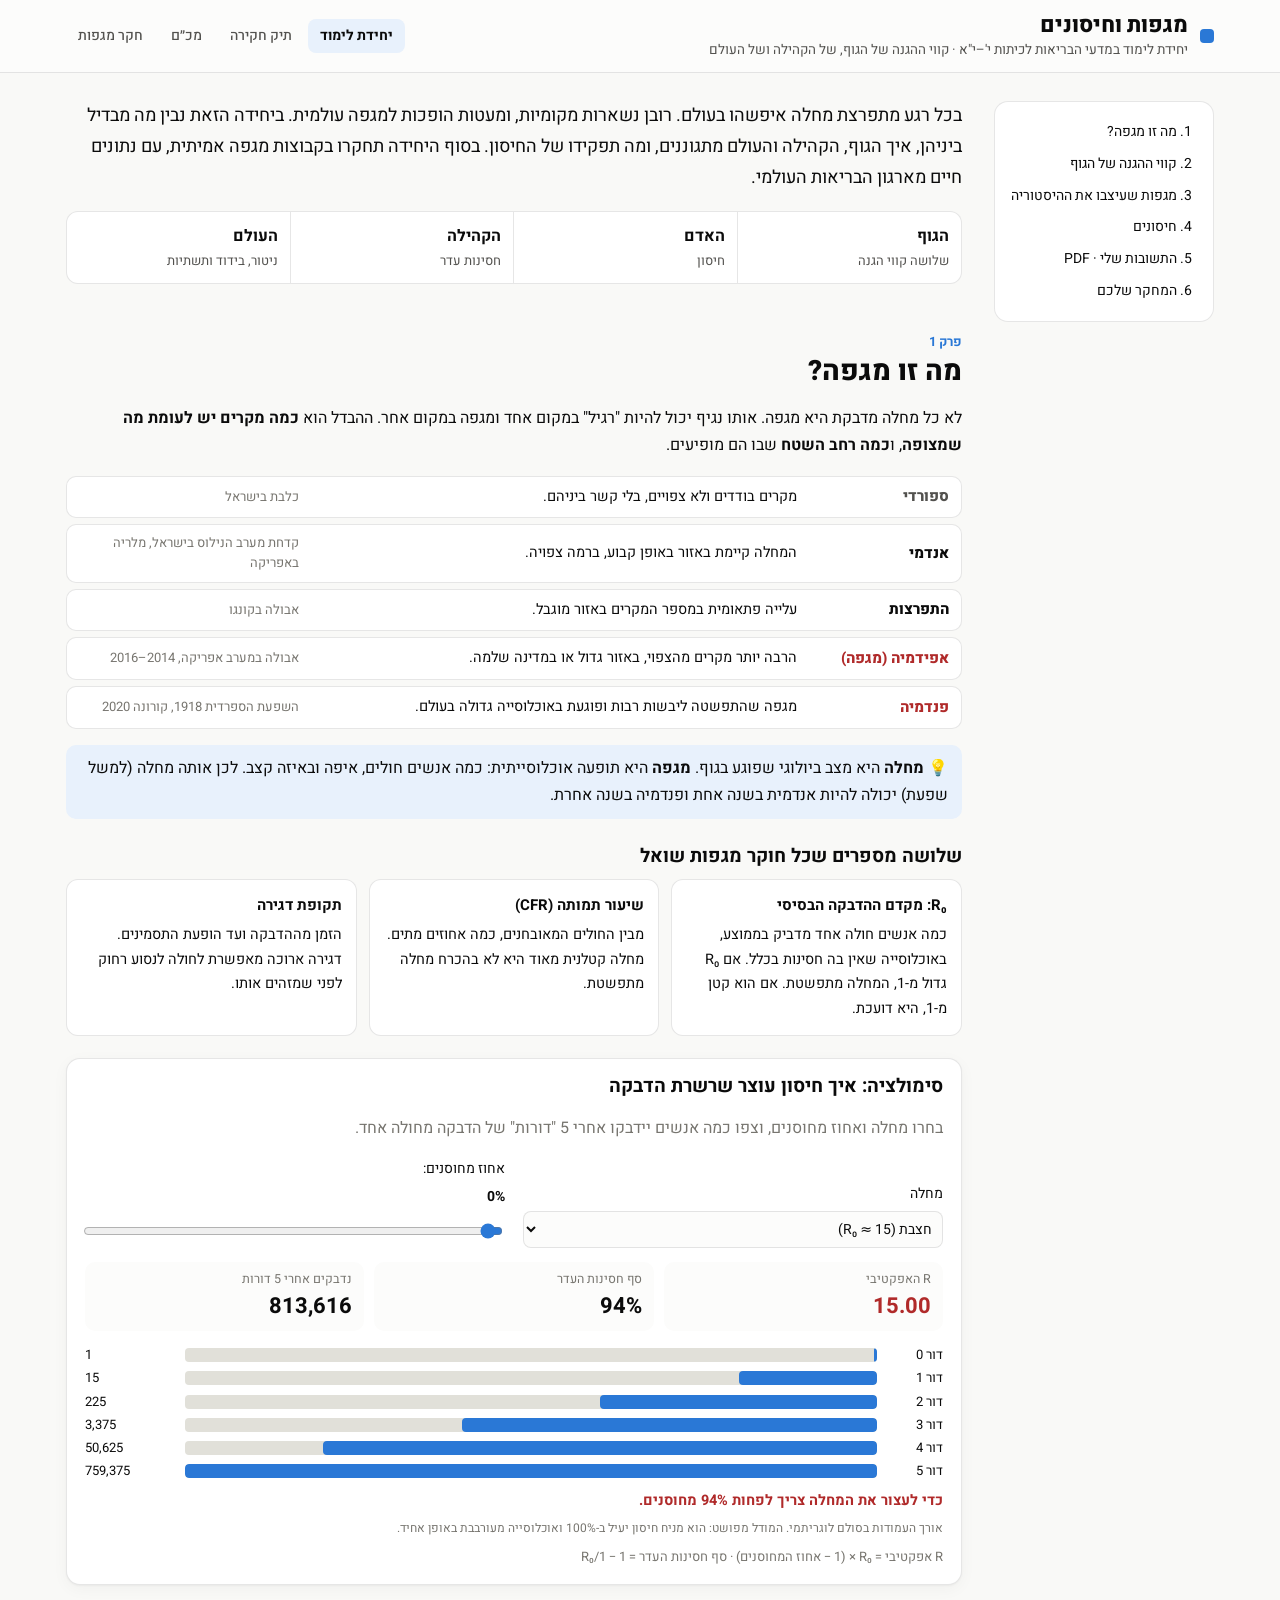
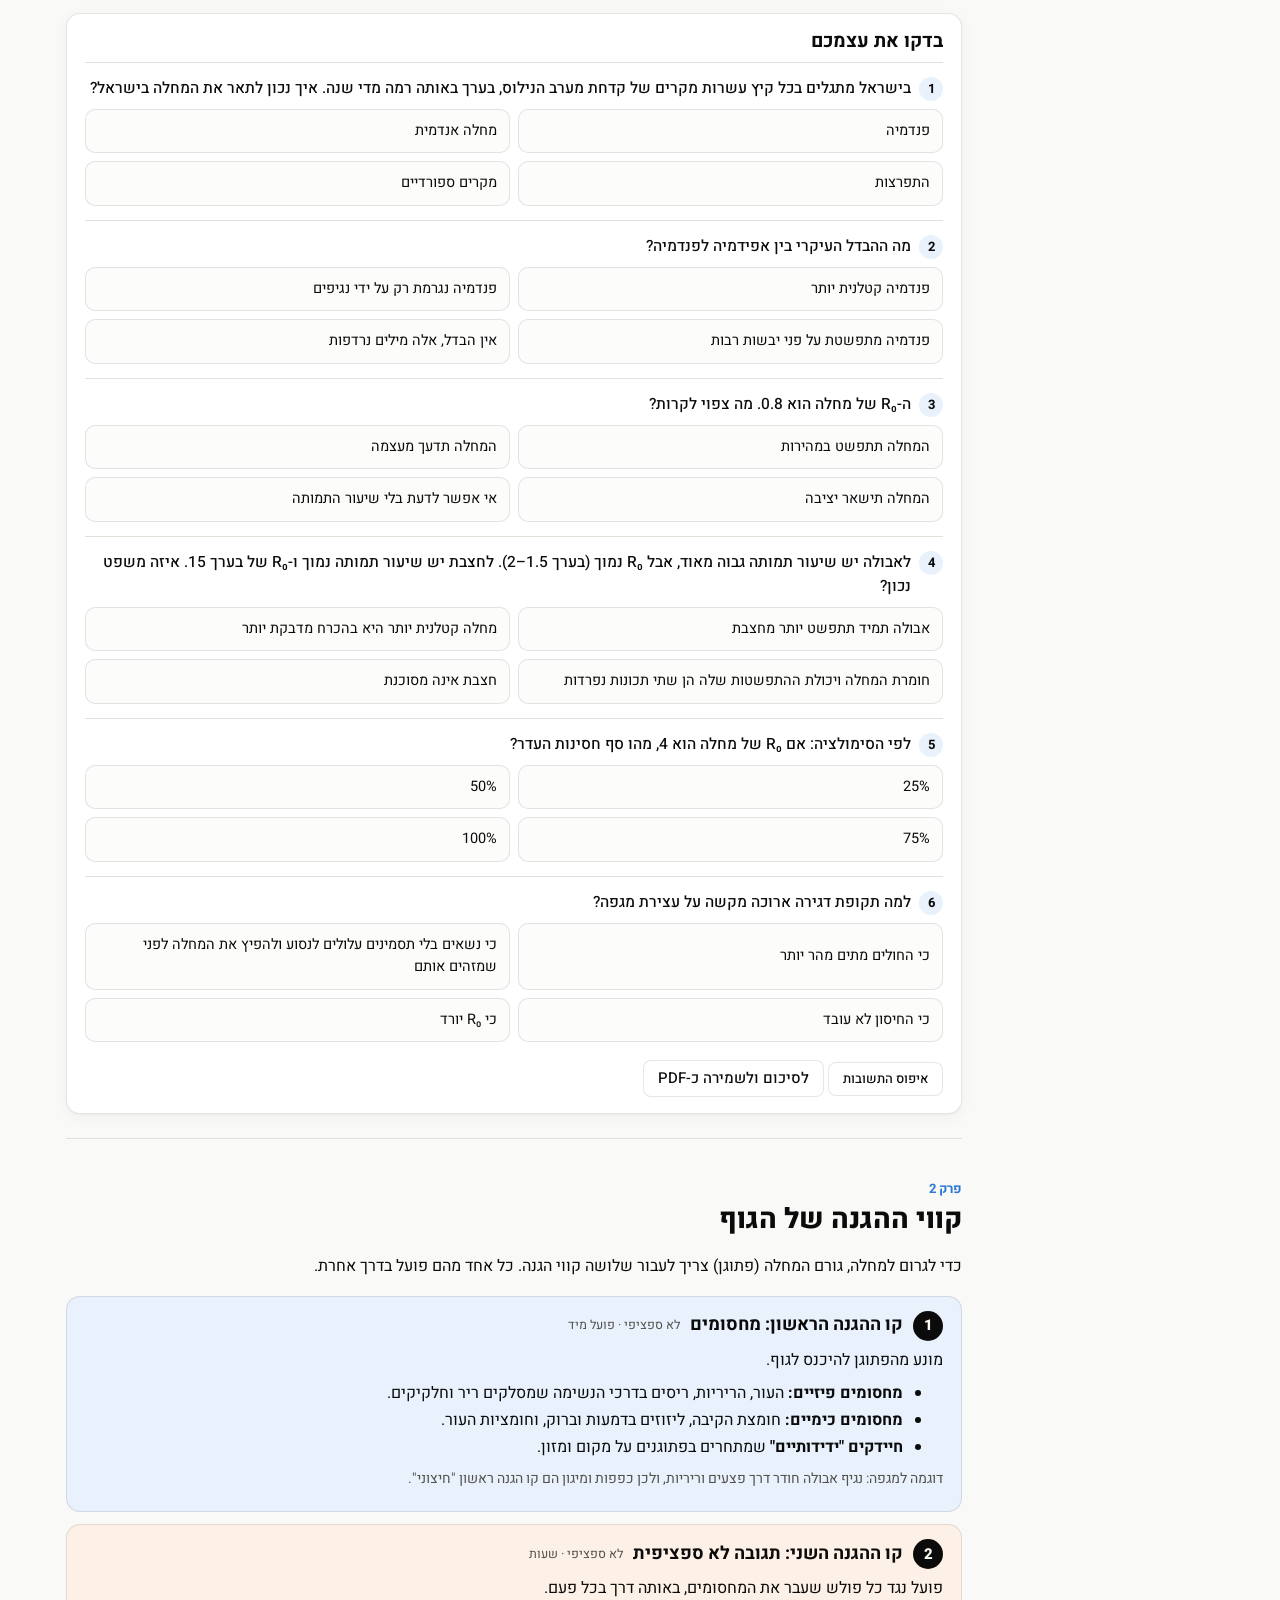
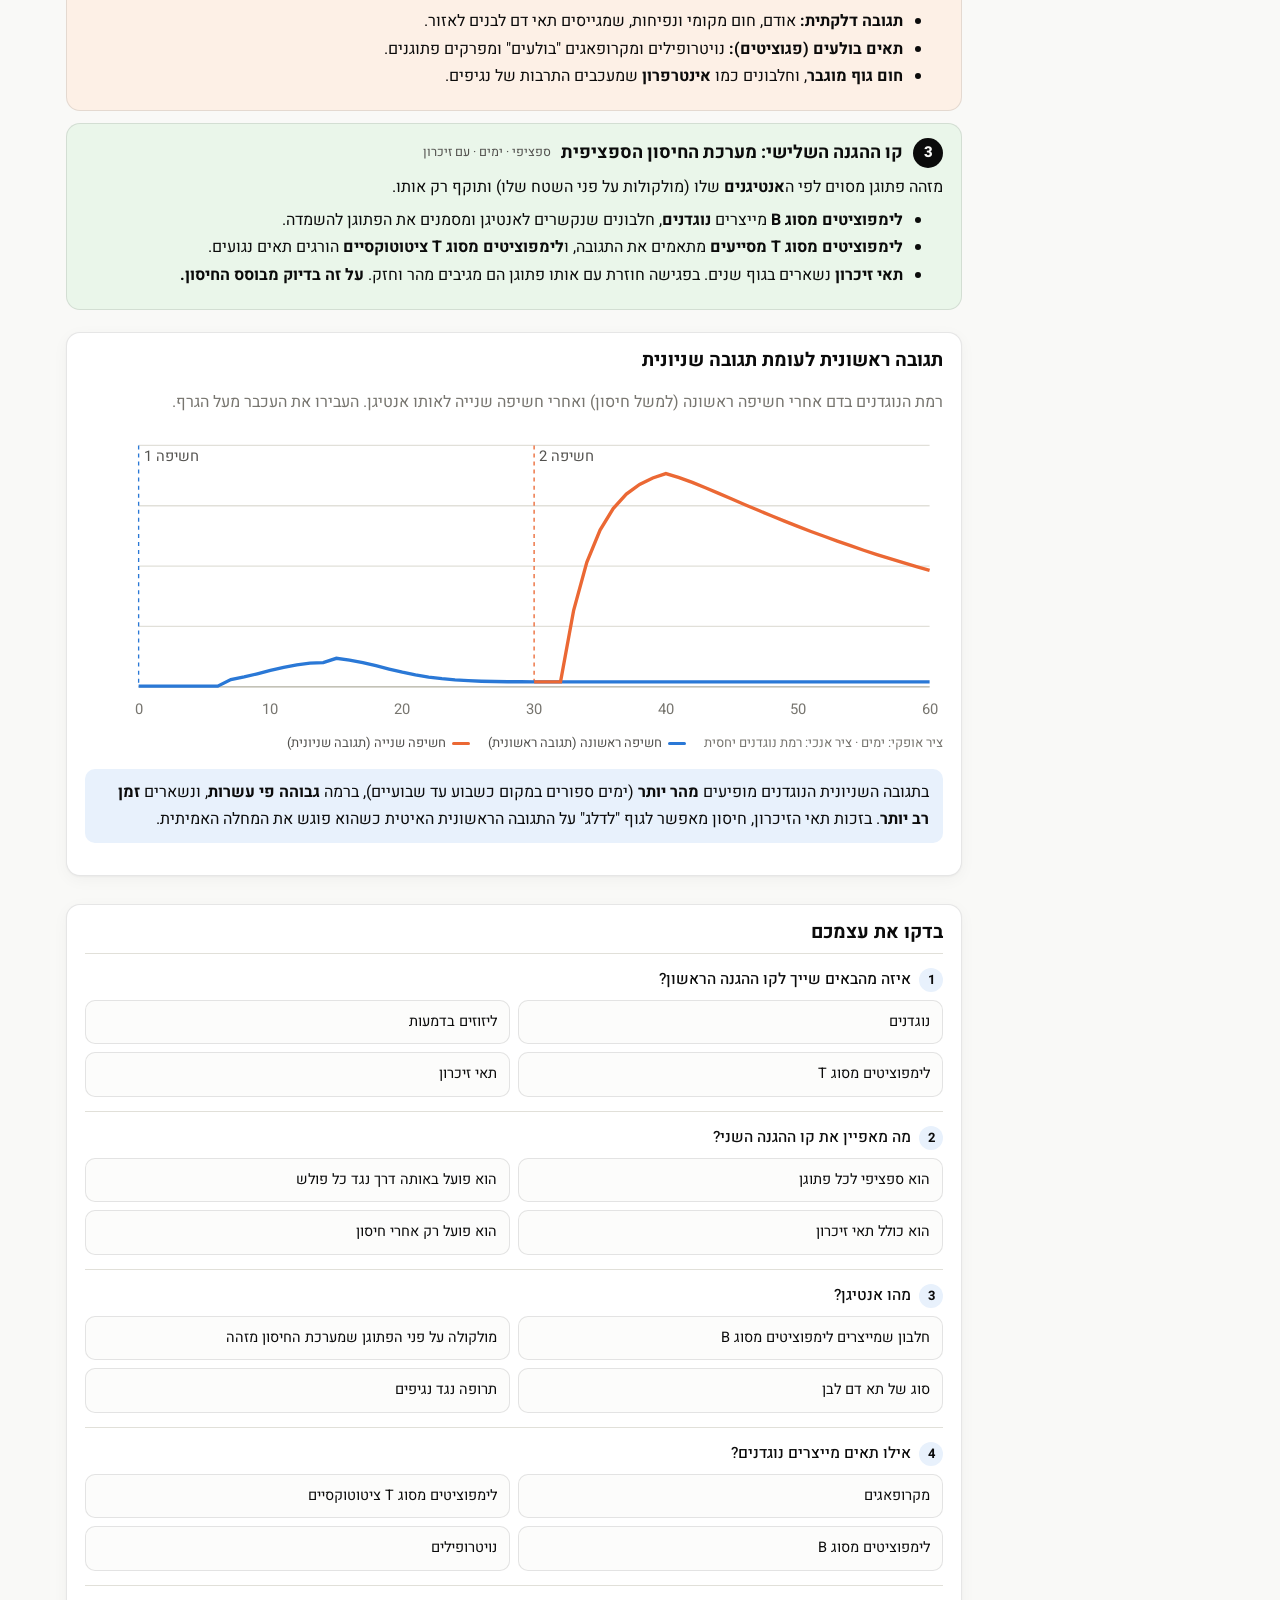
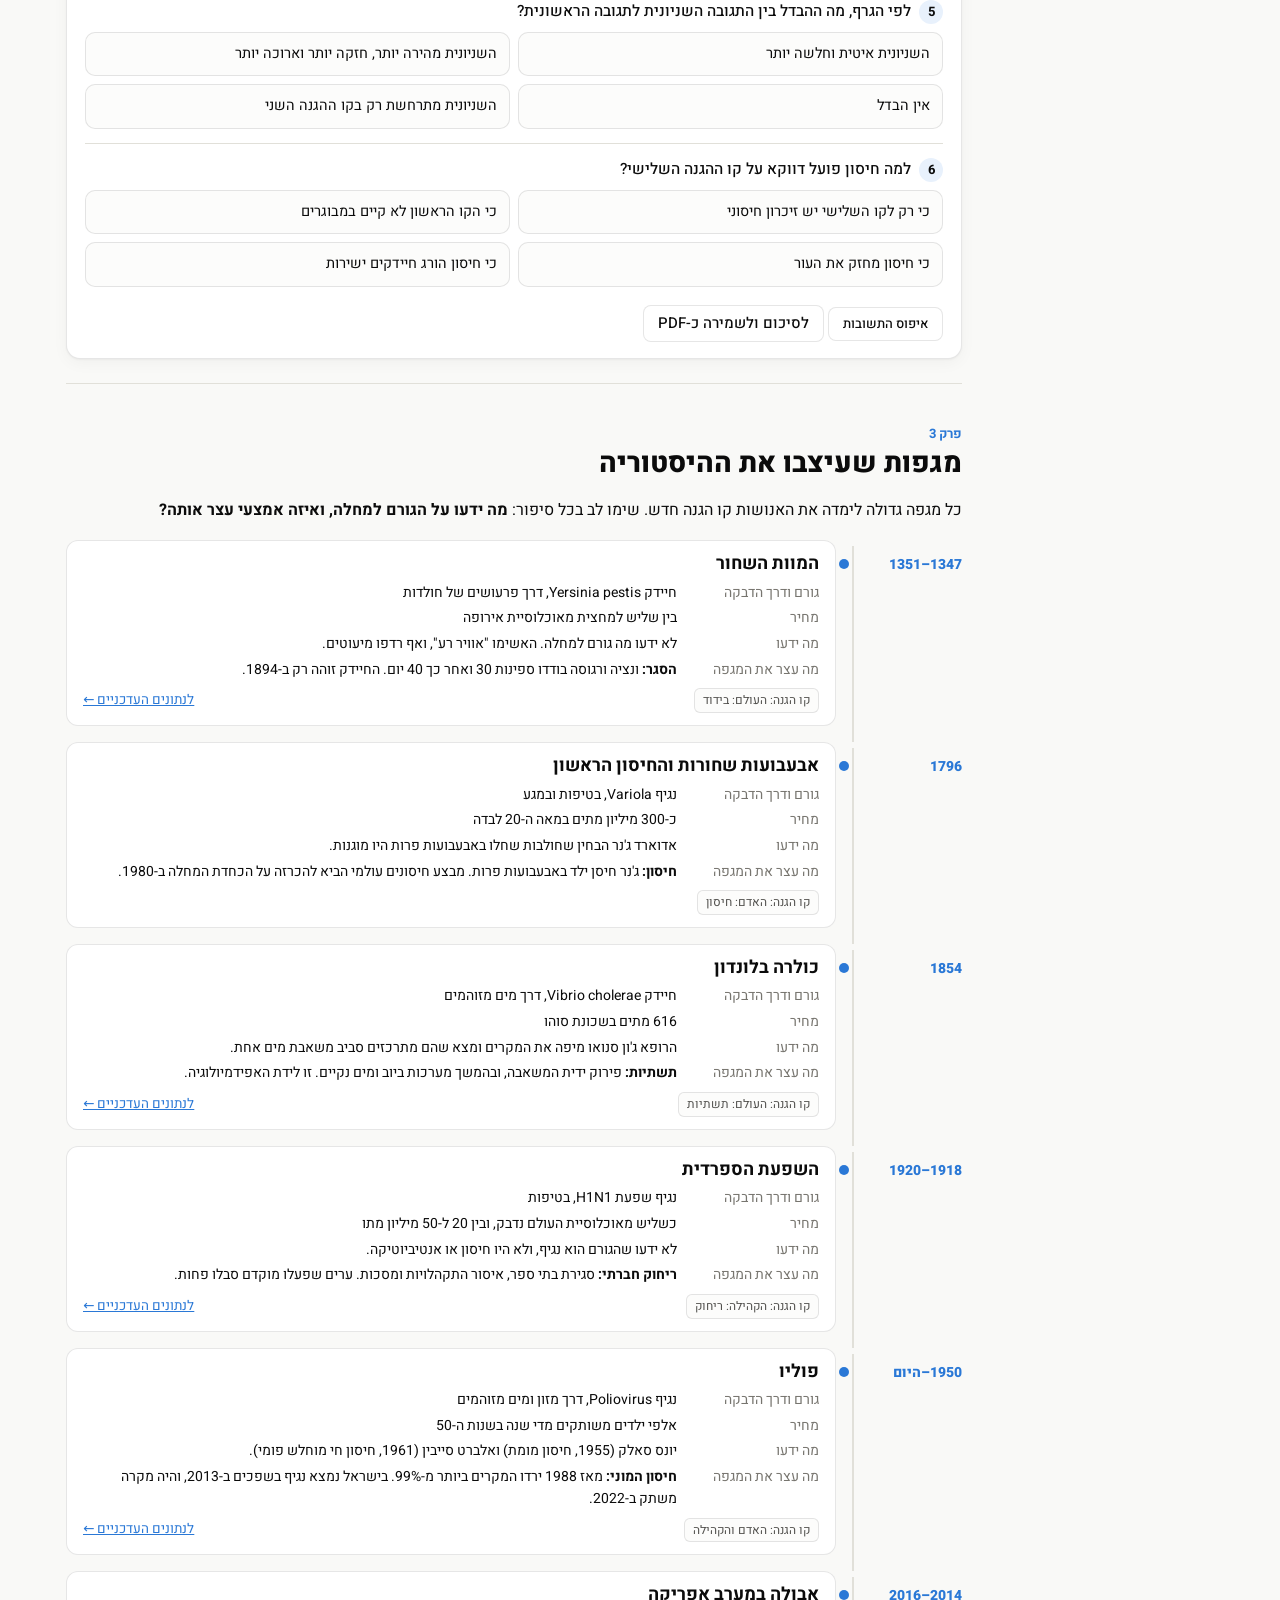
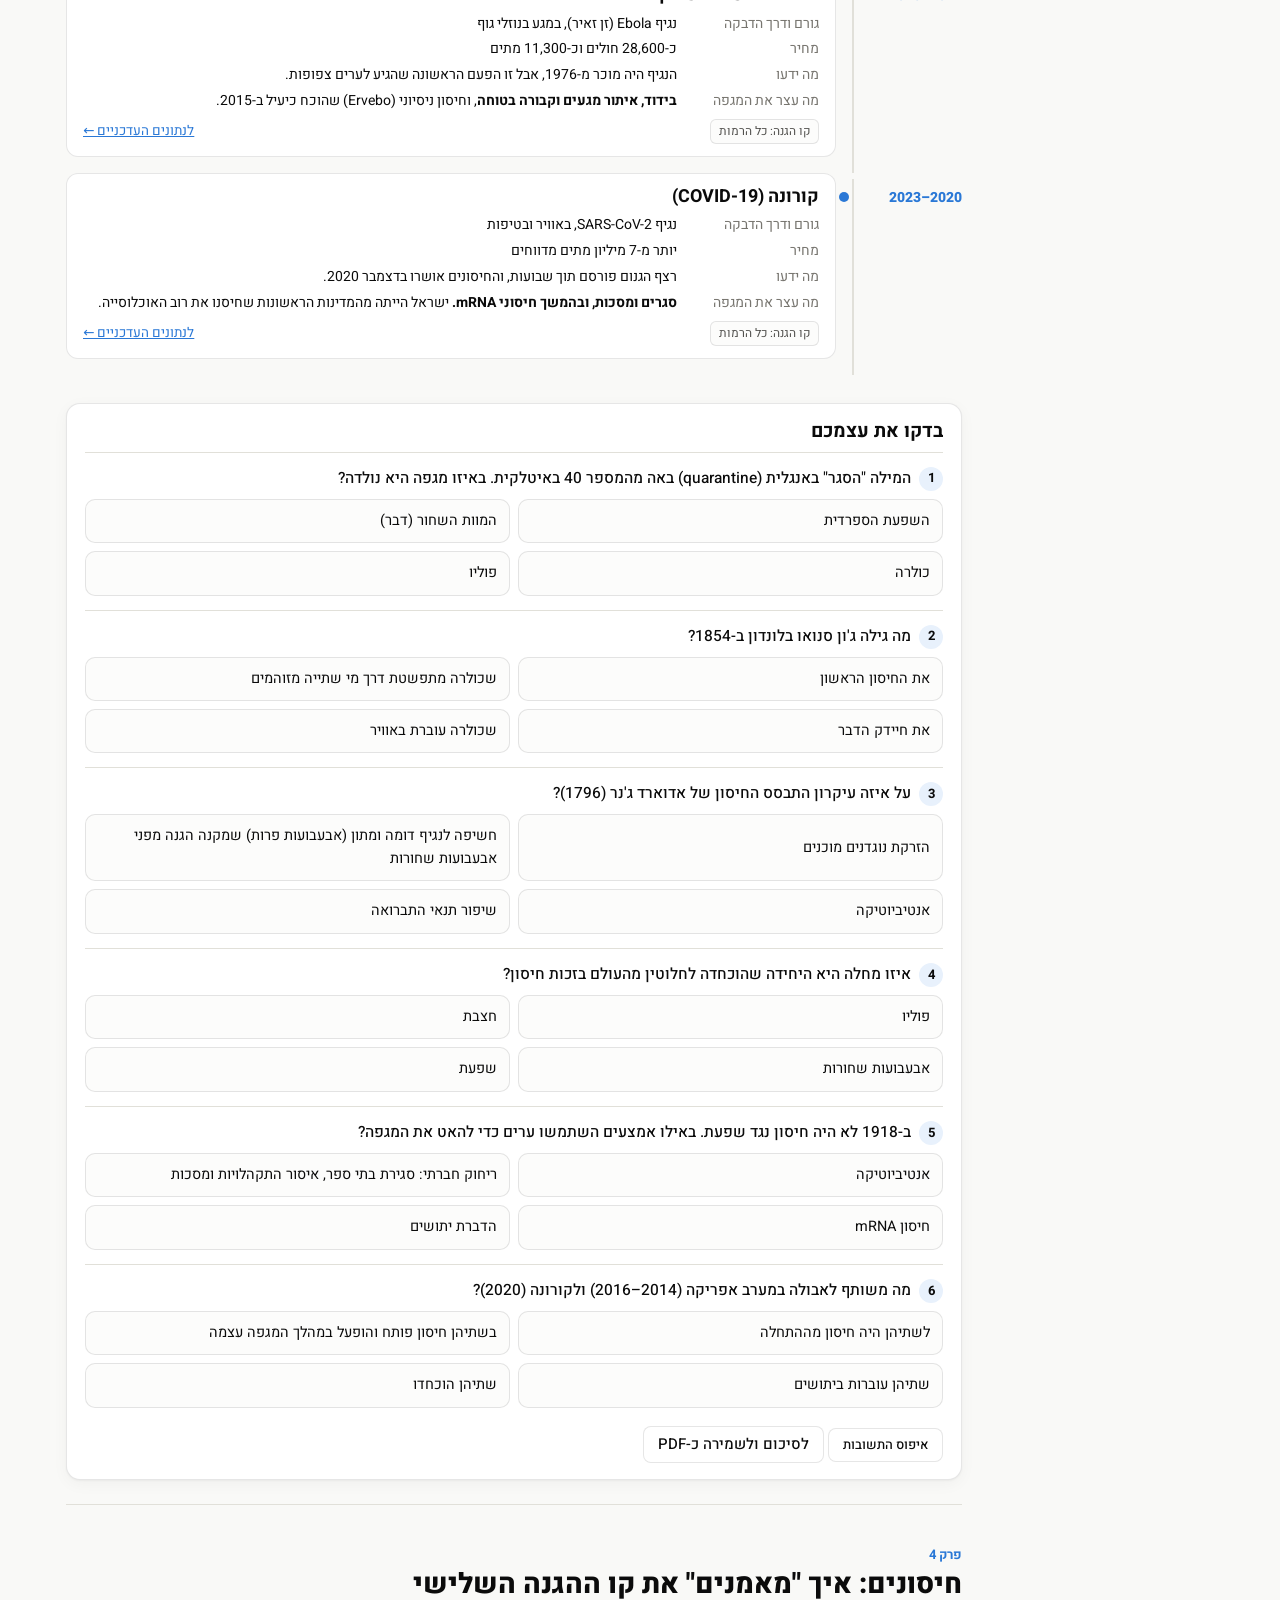
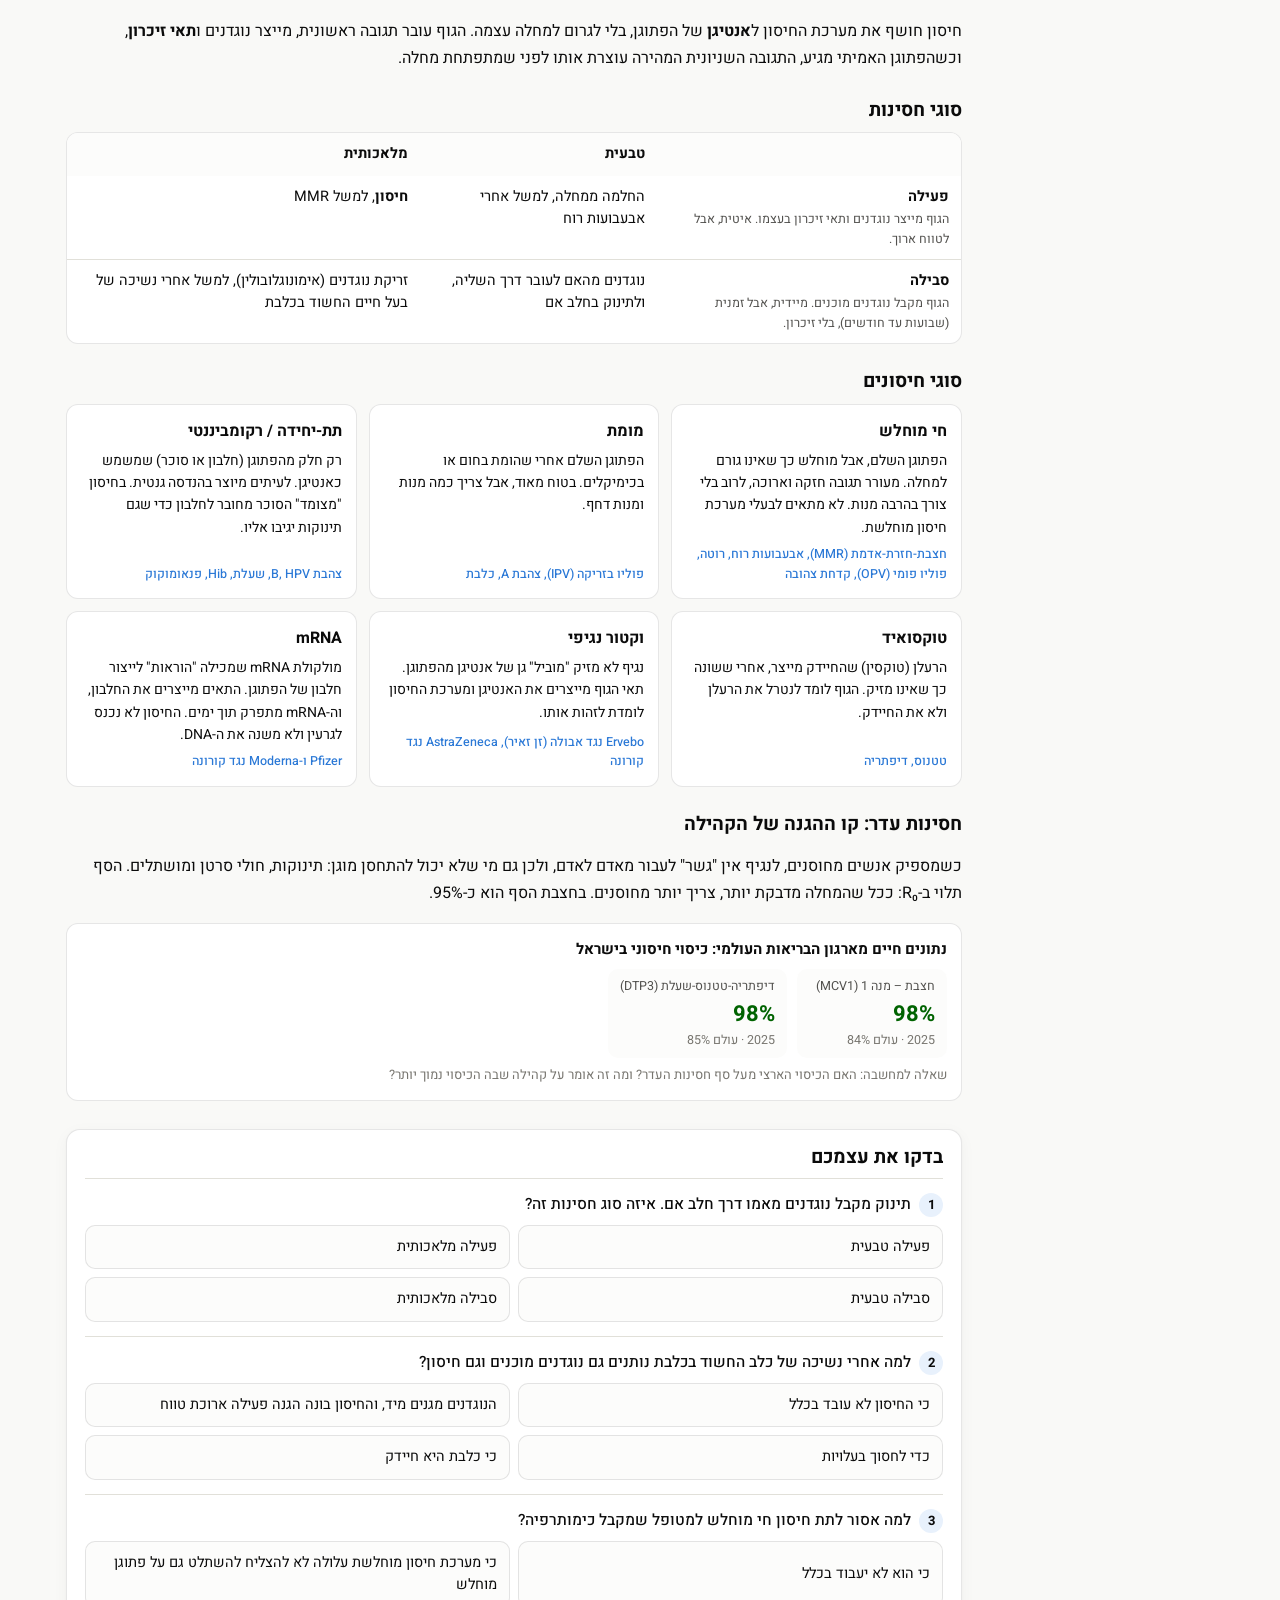
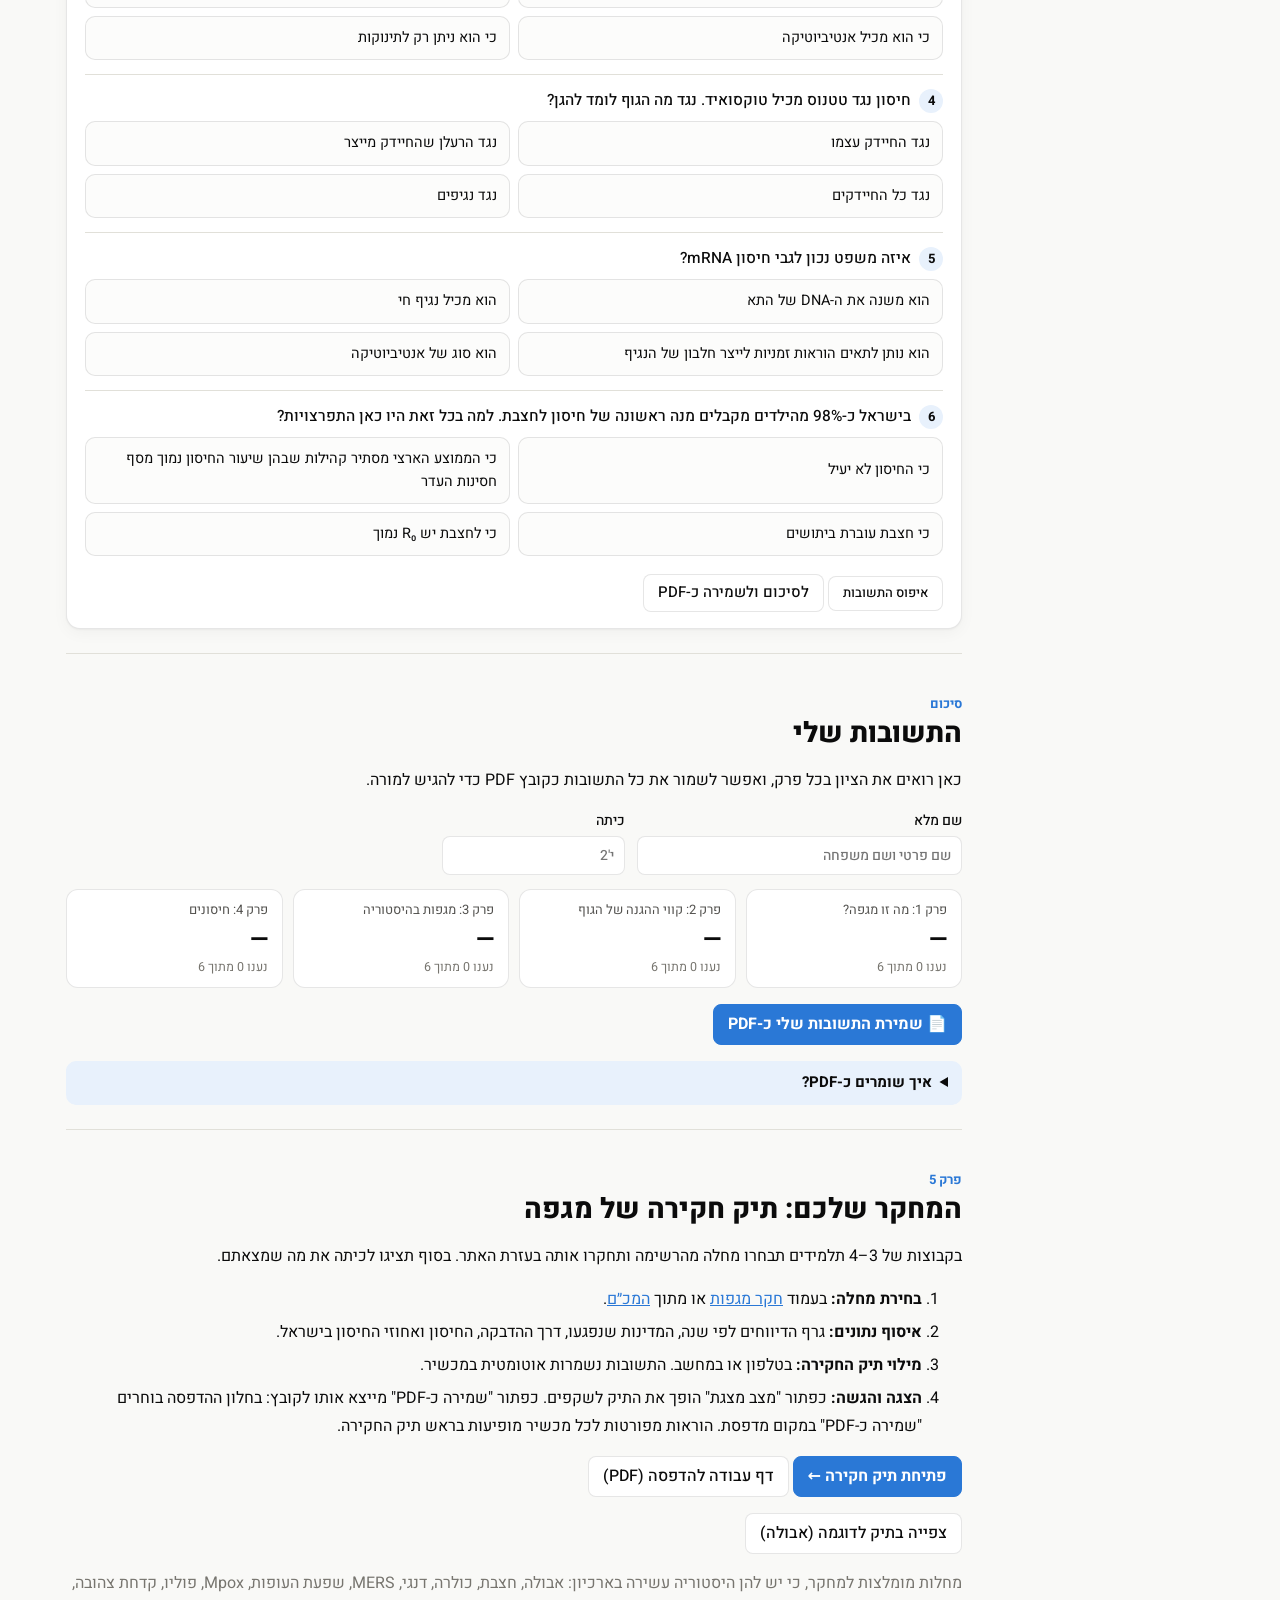
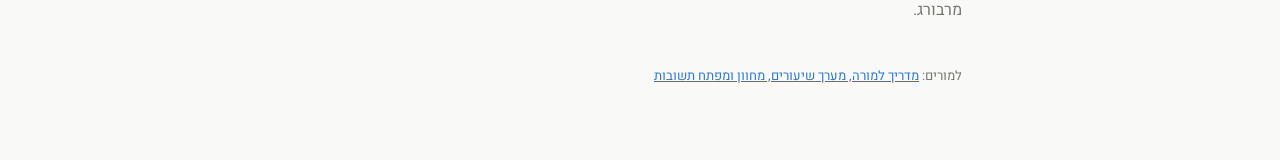
==== commit fdeb9775: "Let students save their quiz answers and research file as PDF Adds a 'my answers' summary to the lea" ====
--- a/learn/index.html
+++ b/learn/index.html
@@ -35,6 +35,7 @@
       <li><a href="#ch2">קווי ההגנה של הגוף</a><span class="prog" data-quiz="q2"></span></li>
       <li><a href="#ch3">מגפות שעיצבו את ההיסטוריה</a><span class="prog" data-quiz="q3"></span></li>
       <li><a href="#ch4">חיסונים</a><span class="prog" data-quiz="q4"></span></li>
+      <li><a href="#mine">התשובות שלי · PDF</a></li>
       <li><a href="#ch5">המחקר שלכם</a></li>
     </ol>
   </aside>
@@ -193,6 +194,28 @@
     </section>
 
     <!-- ============================================================ 5 -->
+    <section id="mine" class="chapter">
+      <div class="ch-num">סיכום</div>
+      <h2>התשובות שלי</h2>
+      <p>כאן רואים את הציון בכל פרק, ואפשר לשמור את כל התשובות כקובץ PDF כדי להגיש למורה.</p>
+      <div class="mine-card">
+        <label>שם מלא<input id="stName" type="text" placeholder="שם פרטי ושם משפחה"></label>
+        <label>כיתה<input id="stClass" type="text" placeholder="י'2"></label>
+      </div>
+      <div id="mineScores" class="mine-scores"></div>
+      <p><button type="button" class="btn btn-primary" id="exportAnswers">📄 שמירת התשובות שלי כ-PDF</button></p>
+      <details class="note pdf-how">
+        <summary><b>איך שומרים כ-PDF?</b></summary>
+        <p>בחלון שנפתח לא מדפיסים, אלא:</p>
+        <ul>
+          <li><b>במחשב:</b> ב"יעד" או ב"מדפסת" בוחרים <b>"שמירה כ-PDF"</b> ולוחצים "שמירה".</li>
+          <li><b>באנדרואיד:</b> למעלה בוחרים <b>"שמירה כ-PDF"</b> ולוחצים על הכפתור PDF.</li>
+          <li><b>באייפון:</b> לוחצים על <b>כפתור השיתוף</b> (ריבוע עם חץ) ובוחרים <b>"שמירה בקבצים"</b>, או שולחים ישירות בוואטסאפ או במייל.</li>
+        </ul>
+        <p class="muted">התשובות נשמרות במכשיר שבו עניתם. כדאי לייצא אותן מאותו מכשיר.</p>
+      </details>
+    </section>
+
     <section id="ch5" class="chapter">
       <div class="ch-num">פרק 5</div>
       <h2>המחקר שלכם: תיק חקירה של מגפה</h2>
@@ -201,7 +224,7 @@
         <li><b>בחירת מחלה:</b> בעמוד <a href="../disease.html">חקר מגפות</a> או מתוך <a href="../index.html">המכ״ם</a>.</li>
         <li><b>איסוף נתונים:</b> גרף הדיווחים לפי שנה, המדינות שנפגעו, דרך ההדבקה, החיסון ואחוזי החיסון בישראל.</li>
         <li><b>מילוי תיק החקירה:</b> בטלפון או במחשב. התשובות נשמרות אוטומטית במכשיר.</li>
-        <li><b>הצגה:</b> כפתור "מצב מצגת" הופך את התיק לשקפים. כפתור "שמירה כ-PDF" מייצא אותו להגשה.</li>
+        <li><b>הצגה והגשה:</b> כפתור "מצב מצגת" הופך את התיק לשקפים. כפתור "שמירה כ-PDF" מייצא אותו לקובץ: בחלון ההדפסה בוחרים "שמירה כ-PDF" במקום מדפסת. הוראות מפורטות לכל מכשיר מופיעות בראש תיק החקירה.</li>
       </ol>
       <p><a class="btn btn-primary" href="research.html">פתיחת תיק חקירה ←</a>
          <a class="btn" href="../pdf/research-worksheet.pdf" target="_blank">דף עבודה להדפסה (PDF)</a></p>
@@ -211,6 +234,7 @@
     <p class="muted teacher-link" style="margin-top:40px;font-size:13px">למורים: <a href="teacher.html">מדריך למורה, מערך שיעורים, מחוון ומפתח תשובות</a></p>
   </main>
 </div>
+<div id="report" class="report" hidden></div>
 <div id="tip" class="tip" role="tooltip" hidden></div>
 <script src="../assets/core.js"></script>
 <script src="quiz-data.js"></script>
--- a/learn/learn.css
+++ b/learn/learn.css
@@ -124,3 +124,29 @@
 .why.ok b { color: var(--good-t); } .why.no b { color: var(--bad-t); }
 .reset { margin-top: 6px; font-size: 13px; }
 .steps li { margin-bottom: 6px; }
+
+/* my answers */
+.mine-card { display: grid; grid-template-columns: 2fr 1fr; gap: 12px; max-width: 520px; }
+.mine-card label { display: flex; flex-direction: column; gap: 4px; font-size: 14px; font-weight: 500; }
+.mine-card input { font: inherit; padding: 8px 10px; border-radius: 8px; border: 1px solid var(--border); background: var(--card); color: var(--ink); }
+.mine-scores { display: grid; grid-template-columns: repeat(auto-fill, minmax(190px, 1fr)); gap: 10px; margin: 14px 0; }
+.mine-scores > div { background: var(--card); border: 1px solid var(--border); border-radius: 12px; padding: 10px 14px; display: flex; flex-direction: column; }
+.mine-scores span { font-size: 13px; color: var(--ink-2); } .mine-scores b { font-size: 24px; } .mine-scores small { color: var(--muted); }
+.pdf-how summary { cursor: pointer; }
+.pdf-how ul { margin: 6px 0; }
+.report { display: none; }
+@media print {
+  body.print-report > *:not(#report) { display: none !important; }
+  body.print-report .report { display: block !important; color: #0b0b0b; font-size: 11pt; }
+  body.print-report { background: #fff; }
+  .rp-h { display: flex; justify-content: space-between; border-bottom: 3px solid #2a78d6; padding-bottom: 8px; margin-bottom: 10px; }
+  .rp-h h1 { font-size: 22pt; margin: 0; } .rp-k { color: #2a78d6; font-weight: 700; font-size: 10pt; }
+  .rp-meta { text-align: left; font-size: 11pt; } .rp-total { font-weight: 800; font-size: 13pt; margin-top: 4px; }
+  .rp-ch h2 { font-size: 14pt; margin: 14px 0 6px; display: flex; justify-content: space-between; break-after: avoid; }
+  .rp-ch h2 span { color: #2a78d6; }
+  .rp-q { break-inside: avoid; border-inline-start: 4px solid #c3c2b7; padding: 4px 10px; margin: 6px 0; }
+  .rp-q.ok { border-color: #0ca30c; } .rp-q.no { border-color: #d03b3b; }
+  .rp-q p { margin: 2px 0; } .rp-c { color: #006300; }
+  * { -webkit-print-color-adjust: exact; print-color-adjust: exact; }
+}
+@media (max-width: 500px) { .mine-card { grid-template-columns: 1fr; } }
